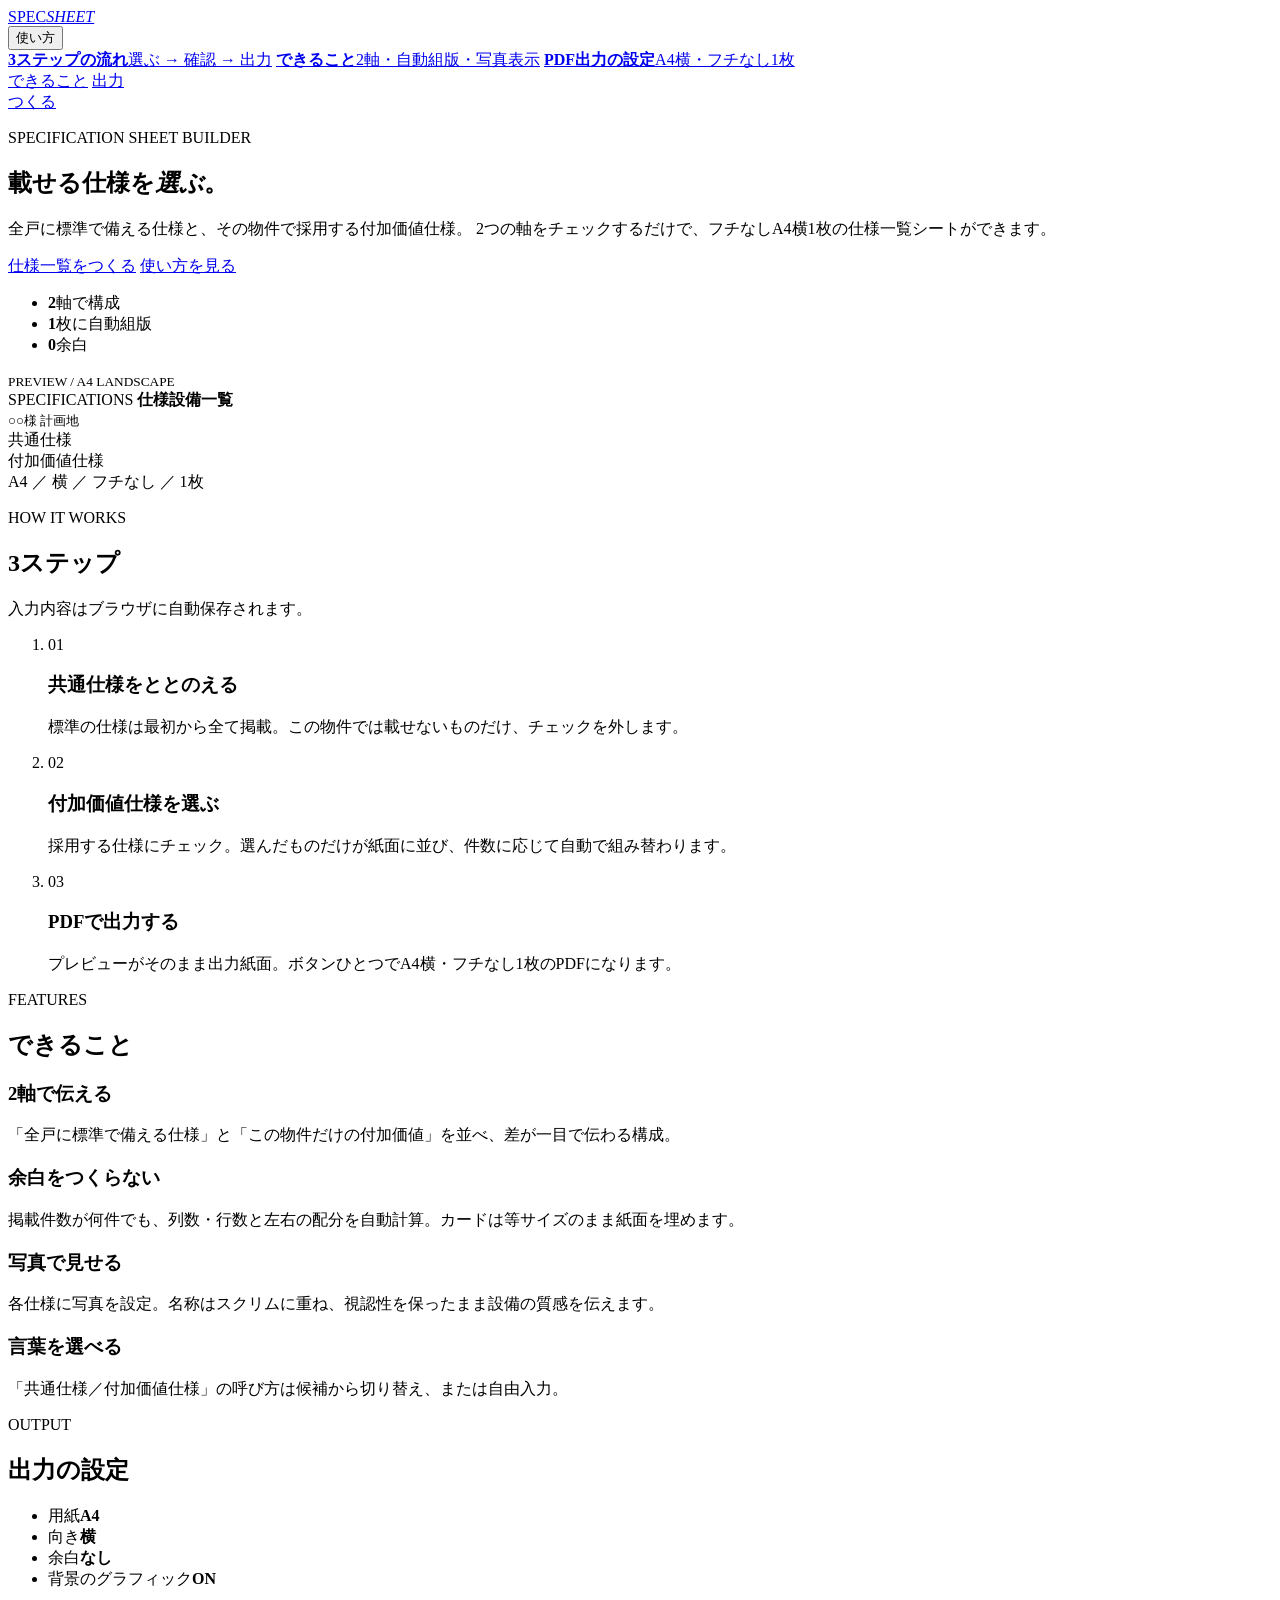
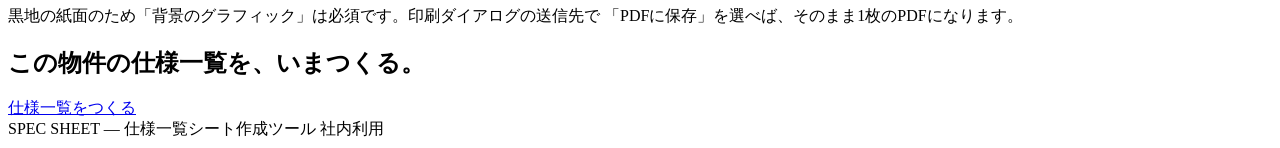
==== index.html @ bf0e21ad "Add files via upload" ====
<!DOCTYPE html>
<html lang="ja">
<head>
<meta charset="UTF-8">
<meta name="viewport" content="width=device-width, initial-scale=1">
<meta name="robots" content="noindex, nofollow">
<title>SPEC SHEET | 仕様一覧シート作成</title>
<link rel="stylesheet" href="tokens.css">
<link rel="stylesheet" href="start.css">
</head>
<body>

<!-- 背景ビジュアル（写真を入れる場合は start.css の --hero-image を差し替え） -->
<div class="bg" aria-hidden="true">
  <div class="bg__image"></div>
  <div class="bg__veil"></div>
  <div class="bg__grain"></div>
</div>

<!-- ============ 浮遊するガラスナビ ============ -->
<header class="nav" id="nav">
  <a class="nav__logo" href="index.html">
    <span class="nav__mark"></span>
    <span class="nav__wordmark">SPEC<i>SHEET</i></span>
  </a>

  <nav class="nav__items">
    <div class="nav__item nav__item--menu">
      <button class="nav__link" type="button" aria-haspopup="true">使い方 <i class="chev"></i></button>
      <div class="nav__menu">
        <a href="#flow"><b>3ステップの流れ</b><span>選ぶ → 確認 → 出力</span></a>
        <a href="#feature"><b>できること</b><span>2軸・自動組版・写真表示</span></a>
        <a href="#output"><b>PDF出力の設定</b><span>A4横・フチなし1枚</span></a>
      </div>
    </div>
    <a class="nav__link" href="#feature">できること</a>
    <a class="nav__link" href="#output">出力</a>
  </nav>

  <span class="nav__sep"></span>
  <a class="nav__cta" href="builder.html">つくる</a>
</header>

<!-- ============ ヒーロー ============ -->
<section class="hero">
  <div class="hero__text">
    <p class="hero__eyebrow">SPECIFICATION SHEET BUILDER</p>
    <h1 class="hero__title">
      載せる仕様を<em>選ぶ</em>。
    </h1>
    <p class="hero__lead">
      全戸に標準で備える仕様と、その物件で採用する付加価値仕様。
      2つの軸をチェックするだけで、フチなしA4横1枚の仕様一覧シートができます。
    </p>
    <div class="hero__actions">
      <a class="btn btn--primary" href="builder.html">仕様一覧をつくる</a>
      <a class="btn btn--glass" href="#flow">使い方を見る</a>
    </div>

    <ul class="hero__meta">
      <li><b>2</b><span>軸で構成</span></li>
      <li><b>1</b><span>枚に自動組版</span></li>
      <li><b>0</b><span>余白</span></li>
    </ul>
  </div>

  <!-- 出力イメージ（ガラスの額に載せる） -->
  <div class="hero__visual" aria-hidden="true">
    <div class="frame">
      <div class="frame__bar">
        <span class="dot"></span><span class="dot"></span><span class="dot"></span>
        <small>PREVIEW / A4 LANDSCAPE</small>
      </div>
      <div class="mock">
        <div class="mock__head">
          <div>
            <span class="mock__en">SPECIFICATIONS</span>
            <strong>仕様設備一覧</strong>
          </div>
          <small>○○様 計画地</small>
        </div>
        <div class="mock__body">
          <div class="mock__col">
            <div class="mock__label">共通仕様</div>
            <div class="mock__grid mock__grid--3"><i></i><i></i><i></i><i></i><i></i><i></i></div>
          </div>
          <div class="mock__col mock__col--sub">
            <div class="mock__label">付加価値仕様</div>
            <div class="mock__grid mock__grid--2"><i></i><i></i><i></i><i></i></div>
          </div>
        </div>
      </div>
    </div>
    <div class="hero__badge">A4 ／ 横 ／ フチなし ／ 1枚</div>
  </div>
</section>

<!-- ============ 使い方 ============ -->
<section class="section" id="flow">
  <p class="section__en">HOW IT WORKS</p>
  <h2 class="section__title">3ステップ</h2>
  <p class="section__lead">入力内容はブラウザに自動保存されます。</p>

  <ol class="steps">
    <li class="glass step">
      <span class="step__no">01</span>
      <h3>共通仕様をととのえる</h3>
      <p>標準の仕様は最初から全て掲載。この物件では載せないものだけ、チェックを外します。</p>
    </li>
    <li class="glass step">
      <span class="step__no">02</span>
      <h3>付加価値仕様を選ぶ</h3>
      <p>採用する仕様にチェック。選んだものだけが紙面に並び、件数に応じて自動で組み替わります。</p>
    </li>
    <li class="glass step">
      <span class="step__no">03</span>
      <h3>PDFで出力する</h3>
      <p>プレビューがそのまま出力紙面。ボタンひとつでA4横・フチなし1枚のPDFになります。</p>
    </li>
  </ol>
</section>

<!-- ============ できること ============ -->
<section class="section" id="feature">
  <p class="section__en">FEATURES</p>
  <h2 class="section__title">できること</h2>
  <div class="cards">
    <article class="glass fcard">
      <h3>2軸で伝える</h3>
      <p>「全戸に標準で備える仕様」と「この物件だけの付加価値」を並べ、差が一目で伝わる構成。</p>
    </article>
    <article class="glass fcard">
      <h3>余白をつくらない</h3>
      <p>掲載件数が何件でも、列数・行数と左右の配分を自動計算。カードは等サイズのまま紙面を埋めます。</p>
    </article>
    <article class="glass fcard">
      <h3>写真で見せる</h3>
      <p>各仕様に写真を設定。名称はスクリムに重ね、視認性を保ったまま設備の質感を伝えます。</p>
    </article>
    <article class="glass fcard">
      <h3>言葉を選べる</h3>
      <p>「共通仕様／付加価値仕様」の呼び方は候補から切り替え、または自由入力。</p>
    </article>
  </div>
</section>

<!-- ============ 出力 ============ -->
<section class="section" id="output">
  <p class="section__en">OUTPUT</p>
  <h2 class="section__title">出力の設定</h2>
  <div class="glass output">
    <ul class="output__list">
      <li><span>用紙</span><b>A4</b></li>
      <li><span>向き</span><b>横</b></li>
      <li><span>余白</span><b>なし</b></li>
      <li><span>背景のグラフィック</span><b>ON</b></li>
    </ul>
    <p class="output__note">
      黒地の紙面のため「背景のグラフィック」は必須です。印刷ダイアログの送信先で
      「PDFに保存」を選べば、そのまま1枚のPDFになります。
    </p>
  </div>
</section>

<!-- ============ 締め ============ -->
<section class="closing">
  <h2>この物件の仕様一覧を、いまつくる。</h2>
  <a class="btn btn--primary btn--lg" href="builder.html">仕様一覧をつくる</a>
</section>

<footer class="foot">
  <span>SPEC SHEET — 仕様一覧シート作成ツール</span>
  <span class="foot__note">社内利用</span>
</footer>

</body>
</html>
---- tokens.css ----
/* =============================================================
   デザイントークン（色・余白・書体）
   ★デザイン確定時は原則このファイルだけを差し替えます
   コンセプト: 黒基調 / 明朝の見出しで高級感 / 写真は面で見せる
   ============================================================= */
:root{
  /* ---- 紙面（出力）---- */
  --paper-w: 297mm;          /* A4 横 */
  --paper-h: 210mm;
  --paper-pad-x: 9mm;
  --paper-pad-y: 6mm;
  --cell-gap: 2.4mm;         /* カード間の間隔 */
  --card-radius: 1.4mm;

  /* ---- 紙面の色（黒基調）---- */
  --paper:     #0a0a0c;      /* 地 */
  --paper-2:   #121216;      /* 面（カード地・微妙な差） */
  --ink:       #ffffff;
  --ink-sub:   #9b9ba3;
  --line:      rgba(255,255,255,.16);
  --line-soft: rgba(255,255,255,.08);
  --gold:      #c9ab6d;      /* 唯一の彩り。使いすぎない */
  --accent-2:  #e0b877;      /* リード文の強調 */

  /* ---- 画面UI（ツール側も黒基調で揃える）---- */
  --ui-bg:     #08080a;
  --ui-panel:  #101014;
  --ui-panel-2:#17171d;
  --ui-line:   rgba(255,255,255,.10);
  --ui-text:   #e9e9ee;
  --ui-sub:    #8b8b95;
  --radius-ui: 8px;

  /* ---- スタートページ ---- */
  --site-bg:   #05060a;
  --site-bg-2: #0a0c12;
  --site-fg:   #ffffff;
  --site-fg-sub: rgba(255,255,255,.60);

  /* スタートページの彩り＝発光する青（黒地の右側から差す光）
     ★金基調に戻す場合はこの3つを #c9ab6d / #e8d6a8 / #6d5622 に差し替え */
  --glow-1: #2f7ce0;   /* 主（ボタン・罫のアクセント） */
  --glow-2: #8fccff;   /* ハイライト（欧文・数字） */
  --glow-3: #0b3f8f;   /* 影側 */
  --site-cta:  #2f7ce0;

  /* ---- 書体 ----
     見出し=明朝（高級感） / 仕様名=ゴシック（視認性） */
  --font-display: "Yu Mincho", "YuMincho", "Hiragino Mincho ProN", "Georgia", "Times New Roman", serif;
  --font-ui: "Yu Gothic UI", "Yu Gothic", "Meiryo", "Hiragino Kaku Gothic ProN", sans-serif;
  --font-name: "Yu Gothic", "Meiryo", "Hiragino Kaku Gothic ProN", sans-serif;
}
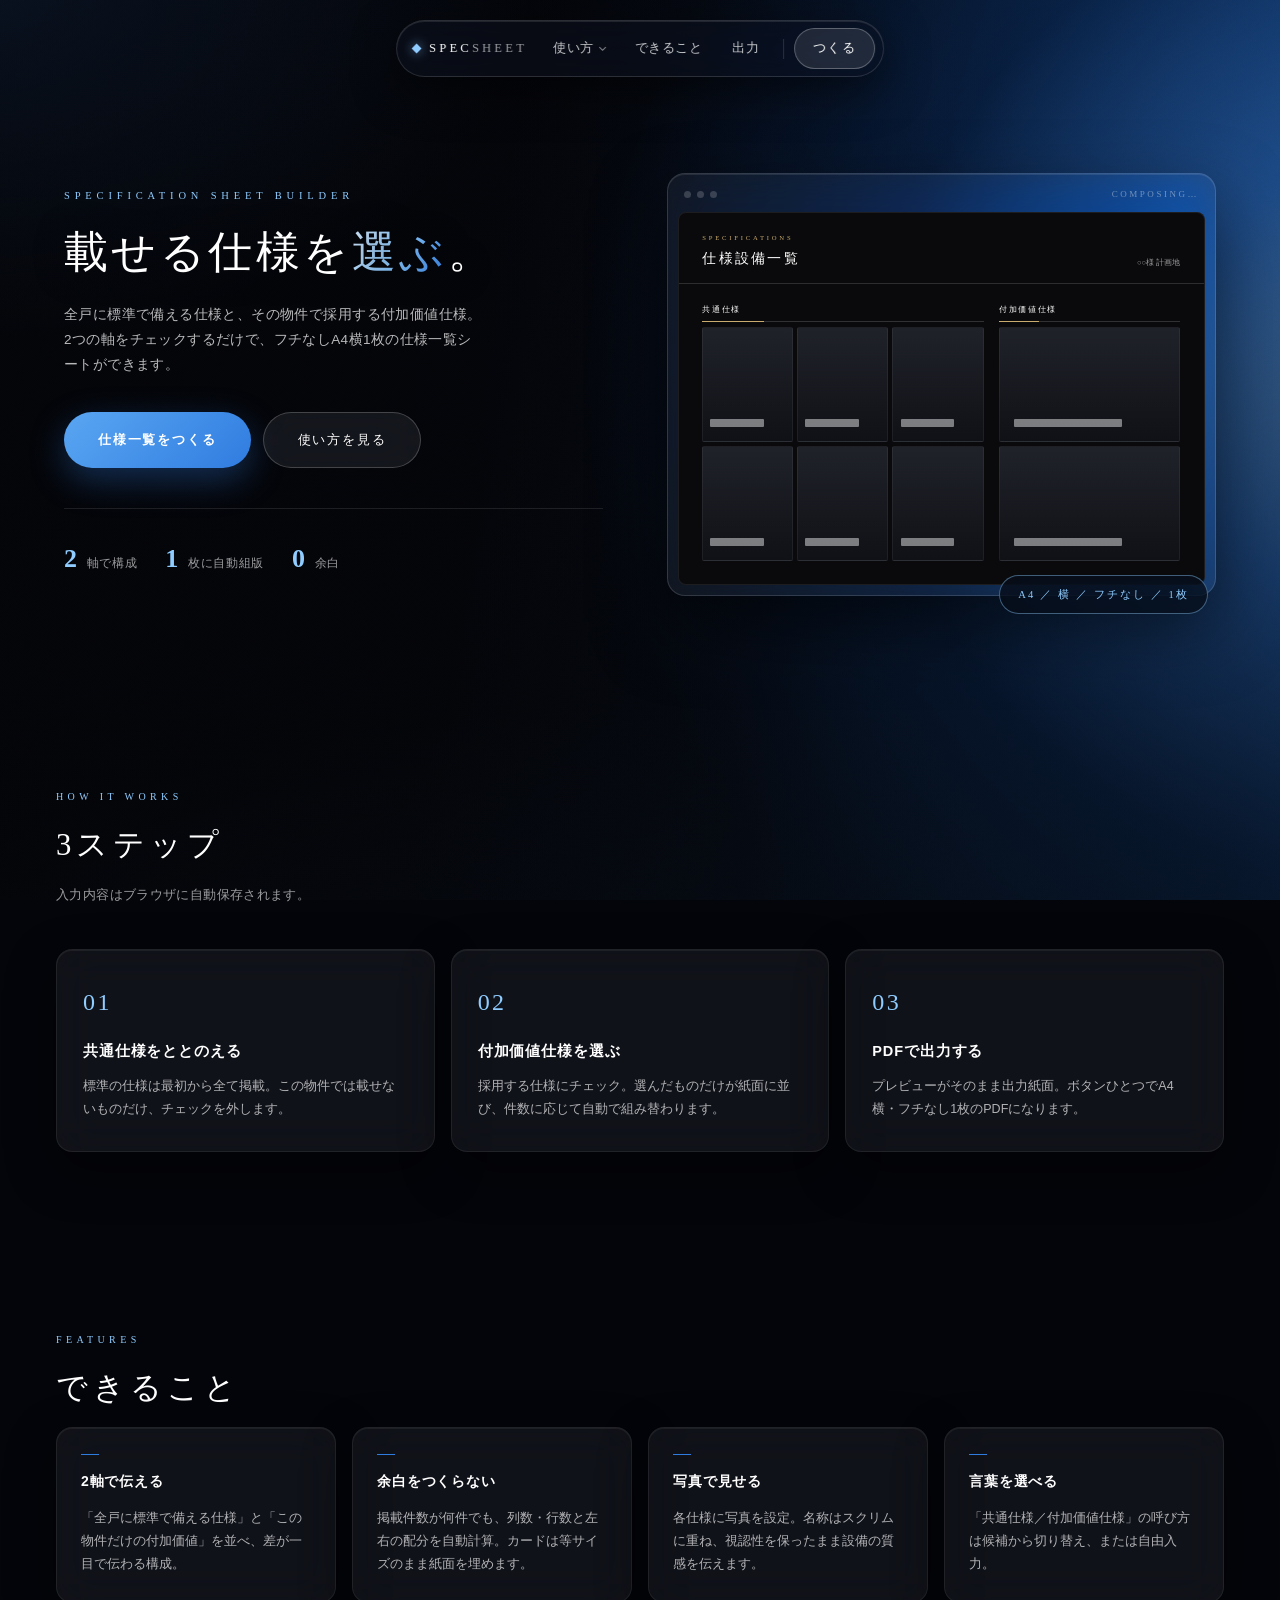
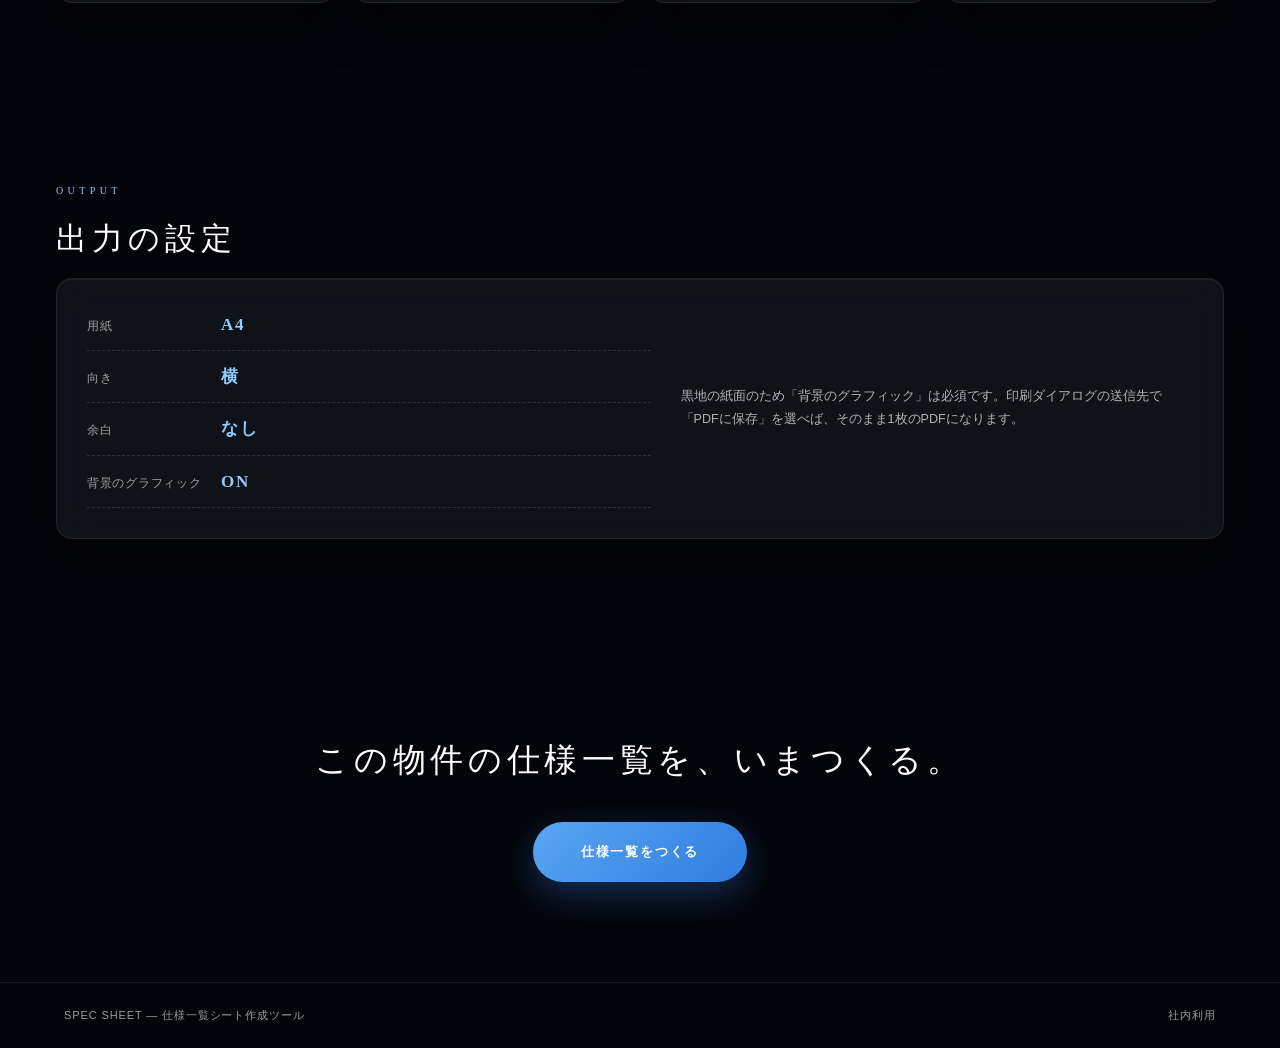
==== commit 859d44ca: "Add files via upload" ====
--- a/index.html
+++ b/index.html
@@ -65,11 +65,11 @@
   </div>
 
   <!-- 出力イメージ（ガラスの額に載せる） -->
-  <div class="hero__visual" aria-hidden="true">
+  <div class="hero__visual" id="hero-visual" aria-hidden="true">
     <div class="frame">
       <div class="frame__bar">
         <span class="dot"></span><span class="dot"></span><span class="dot"></span>
-        <small>PREVIEW / A4 LANDSCAPE</small>
+        <small id="mock-bar">PREVIEW / A4 LANDSCAPE</small>
       </div>
       <div class="mock">
         <div class="mock__head">
@@ -82,11 +82,11 @@
         <div class="mock__body">
           <div class="mock__col">
             <div class="mock__label">共通仕様</div>
-            <div class="mock__grid mock__grid--3"><i></i><i></i><i></i><i></i><i></i><i></i></div>
+            <div class="mock__grid mock__grid--3" id="mock-common"><i></i><i></i><i></i><i></i><i></i><i></i></div>
           </div>
           <div class="mock__col mock__col--sub">
             <div class="mock__label">付加価値仕様</div>
-            <div class="mock__grid mock__grid--2"><i></i><i></i><i></i><i></i></div>
+            <div class="mock__grid mock__grid--2" id="mock-premium"><i></i><i></i><i></i><i></i></div>
           </div>
         </div>
       </div>
@@ -173,5 +173,6 @@
   <span class="foot__note">社内利用</span>
 </footer>
 
+<script src="start.js"></script>
 </body>
 </html>
--- a/start.css
+++ b/start.css
@@ -0,0 +1,394 @@
+/* =============================================================
+   index.html（スタートページ）
+   コンセプト: 黒基調 × 透け感（ガラス）× 明朝の見出し
+     - 背景はフルブリードのビジュアル（写真差し替え可）
+     - 上部中央に浮遊するピル型のガラスナビ
+     - 各パネルは .glass（半透明 + backdrop-filter）
+   彩りは tokens.css の --glow-1/2/3（発光する青）
+   ============================================================= */
+
+:root{
+  /* ★写真を使う場合はここを url("images/hero.jpg") に差し替え
+     （none のときは下の CSS グラデーションが背景になります） */
+  --hero-image: none;
+
+  /* ガラスの調合 */
+  --glass-bg:     rgba(255,255,255,.055);
+  --glass-bg-2:   rgba(14,18,28,.55);
+  --glass-line:   rgba(255,255,255,.14);
+  --glass-line-2: rgba(255,255,255,.07);
+  --glass-blur:   blur(20px) saturate(160%);
+  --glass-shadow: 0 18px 50px rgba(0,0,0,.45);
+}
+
+*{ box-sizing: border-box; }
+html{ scroll-behavior: smooth; }
+body{
+  margin: 0; padding-top: 96px;
+  font-family: var(--font-ui);
+  color: var(--site-fg);
+  background: #04050a;
+  line-height: 1.85;
+  -webkit-font-smoothing: antialiased;
+}
+a{ color: inherit; }
+
+/* ---------------- 背景ビジュアル ---------------- */
+.bg{ position: fixed; inset: 0; z-index: -1; overflow: hidden; }
+.bg__image{
+  position: absolute; inset: -10%;
+  background-image: var(--hero-image);
+  background-size: cover; background-position: center;
+  background-color: #04050a;
+  box-shadow: inset 0 0 300px rgba(0,0,0,.8);
+}
+/* 写真がないときの「空気」: 右から差す青い光の層 */
+.bg__image::after{
+  content: ""; position: absolute; inset: 0;
+  background:
+    radial-gradient(80% 100% at 104% 44%,
+      var(--glow-2) 0%, var(--glow-1) 24%, rgba(11,63,143,.44) 48%, transparent 72%),
+    radial-gradient(60% 55% at 6% 6%, rgba(47,124,224,.16), transparent 62%),
+    radial-gradient(90% 60% at 50% 112%, rgba(47,124,224,.14), transparent 64%),
+    linear-gradient(98deg, #04050a 0%, #04050b 40%, #060e1c 58%, #0a2547 74%, #103a6b 88%, #1a63b8 100%);
+}
+.bg__veil{
+  position: absolute; inset: 0;
+  background: linear-gradient(180deg, rgba(3,4,7,.34), rgba(3,4,7,.72));
+}
+/* 微細なノイズ（質感） */
+.bg__grain{
+  position: absolute; inset: 0; opacity: .05; mix-blend-mode: overlay;
+  background-image: url("data:image/svg+xml,%3Csvg xmlns='http://www.w3.org/2000/svg' width='160' height='160'%3E%3Cfilter id='n'%3E%3CfeTurbulence type='fractalNoise' baseFrequency='.85' numOctaves='3'/%3E%3C/filter%3E%3Crect width='160' height='160' filter='url(%23n)'/%3E%3C/svg%3E");
+}
+
+/* ---------------- ガラスの共通クラス ---------------- */
+.glass{
+  background: var(--glass-bg);
+  border: 1px solid var(--glass-line-2);
+  backdrop-filter: var(--glass-blur);
+  -webkit-backdrop-filter: var(--glass-blur);
+  box-shadow: var(--glass-shadow), inset 0 1px 0 rgba(255,255,255,.06);
+}
+
+/* ---------------- 浮遊するピル型ナビ ---------------- */
+.nav{
+  position: fixed; top: 20px; left: 50%; transform: translateX(-50%);
+  z-index: 100;
+  display: flex; align-items: center; gap: 6px;
+  padding: 7px 8px 7px 16px;
+  border-radius: 999px;
+  background: var(--glass-bg-2);
+  border: 1px solid var(--glass-line);
+  backdrop-filter: var(--glass-blur);
+  -webkit-backdrop-filter: var(--glass-blur);
+  box-shadow: 0 14px 44px rgba(0,0,0,.5), inset 0 1px 0 rgba(255,255,255,.1);
+}
+.nav__logo{ display: flex; align-items: center; gap: 9px; text-decoration: none; margin-right: 6px; }
+.nav__mark{
+  width: 7px; height: 7px; background: var(--glow-2); transform: rotate(45deg);
+  box-shadow: 0 0 12px rgba(143,204,255,.75);
+}
+.nav__wordmark{
+  font-family: var(--font-display); font-size: 12.5px; letter-spacing: .26em; white-space: nowrap;
+}
+.nav__wordmark i{ font-style: normal; color: var(--site-fg-sub); }
+
+.nav__items{ display: flex; align-items: center; gap: 2px; }
+.nav__item{ position: relative; }
+.nav__link{
+  display: inline-flex; align-items: center; gap: 6px;
+  padding: 8px 14px; border-radius: 999px;
+  font: inherit; font-size: 12.5px; letter-spacing: .04em;
+  color: rgba(255,255,255,.78); text-decoration: none;
+  background: none; border: 0; cursor: pointer; white-space: nowrap;
+  transition: background .18s ease, color .18s ease;
+}
+.nav__link:hover{ color: #fff; background: rgba(255,255,255,.08); }
+.chev{
+  width: 5px; height: 5px; margin-top: -3px;
+  border-right: 1.2px solid currentColor; border-bottom: 1.2px solid currentColor;
+  transform: rotate(45deg); opacity: .65;
+}
+.nav__sep{ width: 1px; height: 20px; margin: 0 4px; background: var(--glass-line); }
+.nav__cta{
+  padding: 8px 18px; border-radius: 999px;
+  font-size: 12.5px; letter-spacing: .1em; text-decoration: none; white-space: nowrap;
+  color: #fff;
+  background: rgba(255,255,255,.1);
+  border: 1px solid rgba(255,255,255,.28);
+  transition: background .18s ease, border-color .18s ease;
+}
+.nav__cta:hover{ background: rgba(47,124,224,.3); border-color: rgba(143,204,255,.7); color: #fff; }
+
+/* ドロップダウン */
+.nav__menu{
+  position: absolute; top: calc(100% + 12px); left: 50%; transform: translateX(-50%) translateY(-6px);
+  width: 260px; padding: 8px; border-radius: 16px;
+  background: rgba(12,16,26,.74);
+  border: 1px solid var(--glass-line);
+  backdrop-filter: var(--glass-blur);
+  -webkit-backdrop-filter: var(--glass-blur);
+  box-shadow: 0 20px 50px rgba(0,0,0,.55), inset 0 1px 0 rgba(255,255,255,.08);
+  opacity: 0; visibility: hidden; pointer-events: none;
+  transition: opacity .2s ease, transform .2s ease, visibility .2s;
+}
+.nav__item--menu:hover .nav__menu,
+.nav__item--menu:focus-within .nav__menu{
+  opacity: 1; visibility: visible; pointer-events: auto; transform: translateX(-50%) translateY(0);
+}
+.nav__menu a{
+  display: block; padding: 9px 12px; border-radius: 10px; text-decoration: none;
+}
+.nav__menu a:hover{ background: rgba(255,255,255,.07); }
+.nav__menu b{ display: block; font-size: 12.5px; font-weight: bold; letter-spacing: .04em; }
+.nav__menu span{ display: block; font-size: 11px; color: var(--site-fg-sub); line-height: 1.5; }
+
+/* ---------------- ボタン ---------------- */
+.btn{
+  display: inline-flex; align-items: center; justify-content: center;
+  padding: 15px 34px; border-radius: 999px;
+  font-size: 13px; letter-spacing: .14em; text-decoration: none;
+  transition: filter .2s ease, background .2s ease, border-color .2s ease;
+}
+.btn--primary{
+  color: #fff; font-weight: bold;
+  background: linear-gradient(135deg, #5aa6f2, var(--glow-1));
+  box-shadow: 0 12px 34px rgba(47,124,224,.34);
+}
+.btn--primary:hover{ filter: brightness(1.1); }
+.btn--glass{
+  color: #fff;
+  background: rgba(255,255,255,.07);
+  border: 1px solid rgba(255,255,255,.2);
+  backdrop-filter: var(--glass-blur);
+  -webkit-backdrop-filter: var(--glass-blur);
+}
+.btn--glass:hover{ background: rgba(255,255,255,.13); border-color: rgba(255,255,255,.4); }
+.btn--lg{ padding: 18px 48px; }
+
+/* ---------------- ヒーロー ---------------- */
+.hero{
+  display: grid; grid-template-columns: 1fr 1.02fr; gap: clamp(28px, 5vw, 72px);
+  align-items: center;
+  padding: clamp(40px, 6vw, 84px) clamp(20px, 5vw, 72px) clamp(56px, 8vw, 104px);
+  max-width: 1440px; margin: 0 auto;
+}
+.hero__eyebrow{
+  margin: 0 0 18px; font-family: var(--font-display);
+  font-size: 10.5px; letter-spacing: .46em; color: var(--glow-2);
+}
+.hero__title{
+  margin: 0 0 22px; font-family: var(--font-display); font-weight: normal;
+  font-size: clamp(28px, 3.4vw, 50px); line-height: 1.34; letter-spacing: .08em;
+  text-shadow: 0 2px 30px rgba(0,0,0,.5);
+}
+.hero__title em{
+  font-style: normal;
+  background: linear-gradient(120deg, #d8ecff, var(--glow-2) 45%, var(--glow-1));
+  -webkit-background-clip: text; background-clip: text; color: transparent;
+}
+.hero__lead{
+  margin: 0 0 34px; max-width: 31em;
+  font-size: 13.5px; letter-spacing: .03em; color: rgba(255,255,255,.72);
+}
+.hero__actions{ display: flex; gap: 12px; flex-wrap: wrap; }
+
+.hero__meta{
+  list-style: none; display: flex; gap: 28px; margin: 40px 0 0; padding: 26px 0 0;
+  border-top: 1px solid rgba(255,255,255,.1);
+}
+.hero__meta li{ display: flex; align-items: baseline; gap: 8px; }
+.hero__meta b{ font-family: var(--font-display); font-size: 26px; color: var(--glow-2); letter-spacing: .06em; }
+.hero__meta span{ font-size: 11.5px; color: var(--site-fg-sub); letter-spacing: .06em; }
+
+/* 出力イメージ（ガラスの額） */
+.hero__visual{ position: relative; }
+.frame{
+  padding: 10px; border-radius: 18px;
+  background: var(--glass-bg);
+  border: 1px solid var(--glass-line);
+  backdrop-filter: var(--glass-blur);
+  -webkit-backdrop-filter: var(--glass-blur);
+  box-shadow: 0 30px 70px rgba(0,0,0,.55), inset 0 1px 0 rgba(255,255,255,.09);
+}
+.frame__bar{ display: flex; align-items: center; gap: 6px; padding: 2px 6px 10px; }
+.frame__bar .dot{ width: 7px; height: 7px; border-radius: 50%; background: rgba(255,255,255,.18); }
+.frame__bar small{
+  margin-left: auto; font-family: var(--font-display);
+  font-size: 9px; letter-spacing: .28em; color: rgba(255,255,255,.4);
+}
+
+/* 紙面モック（実際の出力＝黒地＋金 をCSSで再現。ここは金のまま） */
+.mock{
+  aspect-ratio: 297 / 210;
+  background: var(--paper); color: #fff;
+  border: 1px solid rgba(255,255,255,.08); border-radius: 8px;
+  display: flex; flex-direction: column; overflow: hidden;
+}
+.mock__head{
+  display: flex; align-items: flex-end; gap: 10px;
+  padding: 3.6% 4.5% 2.4%; border-bottom: 1px solid rgba(255,255,255,.14);
+}
+.mock__en{
+  display: block; font-family: var(--font-display);
+  font-size: clamp(5px, .52vw, 8px); letter-spacing: .42em; color: var(--gold);
+}
+.mock__head strong{
+  display: block; font-family: var(--font-display); font-weight: normal;
+  font-size: clamp(10px, 1.1vw, 17px); letter-spacing: .16em;
+}
+.mock__head small{ margin-left: auto; font-size: clamp(6px, .6vw, 9px); color: var(--site-fg-sub); }
+.mock__body{ flex: 1; display: flex; gap: 3.2%; padding: 3.4% 4.5% 4.5%; min-height: 0; }
+.mock__col{ flex: 1.55; display: flex; flex-direction: column; gap: 5px; min-height: 0; }
+.mock__col--sub{ flex: 1; }
+.mock__label{
+  position: relative; font-family: var(--font-display);
+  font-size: clamp(6px, .66vw, 10px); letter-spacing: .2em;
+  padding-bottom: 3px; border-bottom: 1px solid rgba(255,255,255,.16);
+}
+.mock__label::after{
+  content: ""; position: absolute; left: 0; bottom: -1px; width: 22%; height: 1px; background: var(--gold);
+}
+.mock__grid{ flex: 1; display: grid; gap: 4px; min-height: 0; }
+.mock__grid--3{ grid-template-columns: repeat(3, 1fr); }
+.mock__grid--2{ grid-template-columns: repeat(2, 1fr); }
+.mock__grid i{
+  position: relative; border-radius: 2px;
+  background: linear-gradient(180deg, #20222a, #101116);
+  border: 1px solid rgba(255,255,255,.06);
+}
+.mock__grid i::after{   /* 名称スクリムの気配 */
+  content: ""; position: absolute; left: 8%; right: 32%; bottom: 12%;
+  height: 7%; min-height: 2px; border-radius: 1px; background: rgba(255,255,255,.45);
+}
+
+/* ---------------- 自動組版の演出（start.js） ----------------
+   .is-anim は start.js が付ける。付いていなければ
+   HTMLに書いてあるカードがそのまま静止して見えるだけ */
+.mock__grid.is-anim i{
+  opacity: 0;
+  transform: translateY(6%) scale(.965);
+  transition: opacity .5s ease, transform .5s cubic-bezier(.2,.8,.24,1);
+}
+.mock__grid.is-anim i.is-in{
+  opacity: 1;
+  transform: none;
+}
+.mock__grid.is-anim i.is-out{
+  opacity: 0;
+  transform: translateY(-3%) scale(.99);
+  transition: opacity .38s ease, transform .38s ease;
+}
+/* 着地した瞬間に一瞬光るチェック */
+.mock__tick{
+  position: absolute; right: 6%; top: 5%;
+  font: bold 10px/1 var(--font-ui);
+  color: #dcefff;
+  text-shadow: 0 0 8px rgba(143,204,255,1), 0 0 18px rgba(47,124,224,.8);
+  opacity: 0;
+}
+.mock__grid.is-anim i.is-in .mock__tick{
+  animation: mock-tick 1.5s ease forwards;
+}
+.mock__grid.is-anim i.is-out .mock__tick{ animation: none; opacity: 0; }
+@keyframes mock-tick{
+  0%   { opacity: 0; transform: scale(.5); }
+  16%  { opacity: 1; transform: scale(1.3); }
+  28%  { opacity: 1; transform: scale(1); }
+  70%  { opacity: 1; transform: scale(1); }
+  100% { opacity: 0; transform: scale(1); }
+}
+/* 額縁のラベル（COMPOSING… ↔ 件数）が揺れないように */
+.frame__bar small{ white-space: nowrap; }
+
+@media (prefers-reduced-motion: reduce){
+  .mock__grid.is-anim i{ opacity: 1; transform: none; transition: none; }
+  .mock__tick{ display: none; }
+}
+
+.hero__badge{
+  position: absolute; right: 8px; bottom: -18px;
+  padding: 9px 18px; border-radius: 999px;
+  font-family: var(--font-display); font-size: 10.5px; letter-spacing: .2em;
+  color: var(--glow-2);
+  background: rgba(8,12,20,.7);
+  border: 1px solid rgba(143,204,255,.42);
+  backdrop-filter: var(--glass-blur);
+  -webkit-backdrop-filter: var(--glass-blur);
+}
+
+/* ---------------- セクション ---------------- */
+.section{
+  max-width: 1280px; margin: 0 auto;
+  padding: clamp(48px, 7vw, 96px) clamp(20px, 5vw, 56px);
+}
+.section__en{
+  margin: 0 0 10px; font-family: var(--font-display);
+  font-size: 10px; letter-spacing: .44em; color: var(--glow-2);
+}
+.section__title{
+  margin: 0 0 10px; font-family: var(--font-display); font-weight: normal;
+  font-size: clamp(21px, 2.4vw, 32px); letter-spacing: .16em;
+}
+.section__lead{ margin: 0 0 42px; font-size: 12.5px; color: var(--site-fg-sub); letter-spacing: .03em; }
+
+/* 使い方 */
+.steps{ list-style: none; margin: 0; padding: 0; display: grid; gap: 16px; grid-template-columns: repeat(3, 1fr); }
+.step{ padding: 30px 26px; border-radius: 16px; }
+.step__no{
+  display: block; margin-bottom: 14px;
+  font-family: var(--font-display); font-size: 24px; letter-spacing: .1em; color: var(--glow-2);
+}
+.step h3{ margin: 0 0 10px; font-size: 14.5px; letter-spacing: .06em; }
+.step p{ margin: 0; font-size: 12.5px; color: rgba(255,255,255,.68); }
+
+/* できること */
+.cards{ display: grid; gap: 16px; grid-template-columns: repeat(4, 1fr); }
+.fcard{ padding: 26px 24px; border-radius: 16px; }
+.fcard h3{ margin: 0 0 12px; font-size: 14px; letter-spacing: .06em; }
+.fcard h3::before{
+  content: ""; display: block; width: 18px; height: 1px; margin-bottom: 14px; background: var(--glow-1);
+}
+.fcard p{ margin: 0; font-size: 12.5px; color: rgba(255,255,255,.68); }
+
+/* 出力 */
+.output{ padding: 30px; border-radius: 16px; display: grid; grid-template-columns: 1.1fr 1fr; gap: 30px; align-items: center; }
+.output__list{ list-style: none; margin: 0; padding: 0; display: grid; gap: 10px; }
+.output__list li{
+  display: flex; align-items: baseline; gap: 14px;
+  padding-bottom: 10px; border-bottom: 1px dashed rgba(255,255,255,.12);
+}
+.output__list span{ font-size: 12px; color: var(--site-fg-sub); min-width: 10em; letter-spacing: .06em; }
+.output__list b{ font-family: var(--font-display); font-size: 17px; letter-spacing: .1em; color: var(--glow-2); }
+.output__note{ margin: 0; font-size: 12.5px; color: rgba(255,255,255,.68); }
+
+/* 締め */
+.closing{ padding: clamp(56px, 8vw, 100px) 24px; text-align: center; }
+.closing h2{
+  margin: 0 0 32px; font-family: var(--font-display); font-weight: normal;
+  font-size: clamp(20px, 2.6vw, 34px); letter-spacing: .14em;
+}
+
+.foot{
+  display: flex; gap: 16px; align-items: center;
+  padding: 22px clamp(20px, 5vw, 72px);
+  font-size: 11px; letter-spacing: .08em; color: var(--site-fg-sub);
+  border-top: 1px solid rgba(255,255,255,.08);
+}
+.foot__note{ margin-left: auto; }
+
+/* ---------------- レスポンシブ ---------------- */
+@media (max-width: 980px){
+  .hero{ grid-template-columns: 1fr; }
+  .hero__visual{ order: -1; }
+  .steps, .cards{ grid-template-columns: 1fr 1fr; }
+  .output{ grid-template-columns: 1fr; }
+}
+@media (max-width: 620px){
+  body{ padding-top: 84px; }
+  .steps, .cards{ grid-template-columns: 1fr; }
+  .nav{ gap: 2px; padding: 6px 6px 6px 12px; }
+  .nav__items{ display: none; }
+  .hero__meta{ gap: 18px; flex-wrap: wrap; }
+}
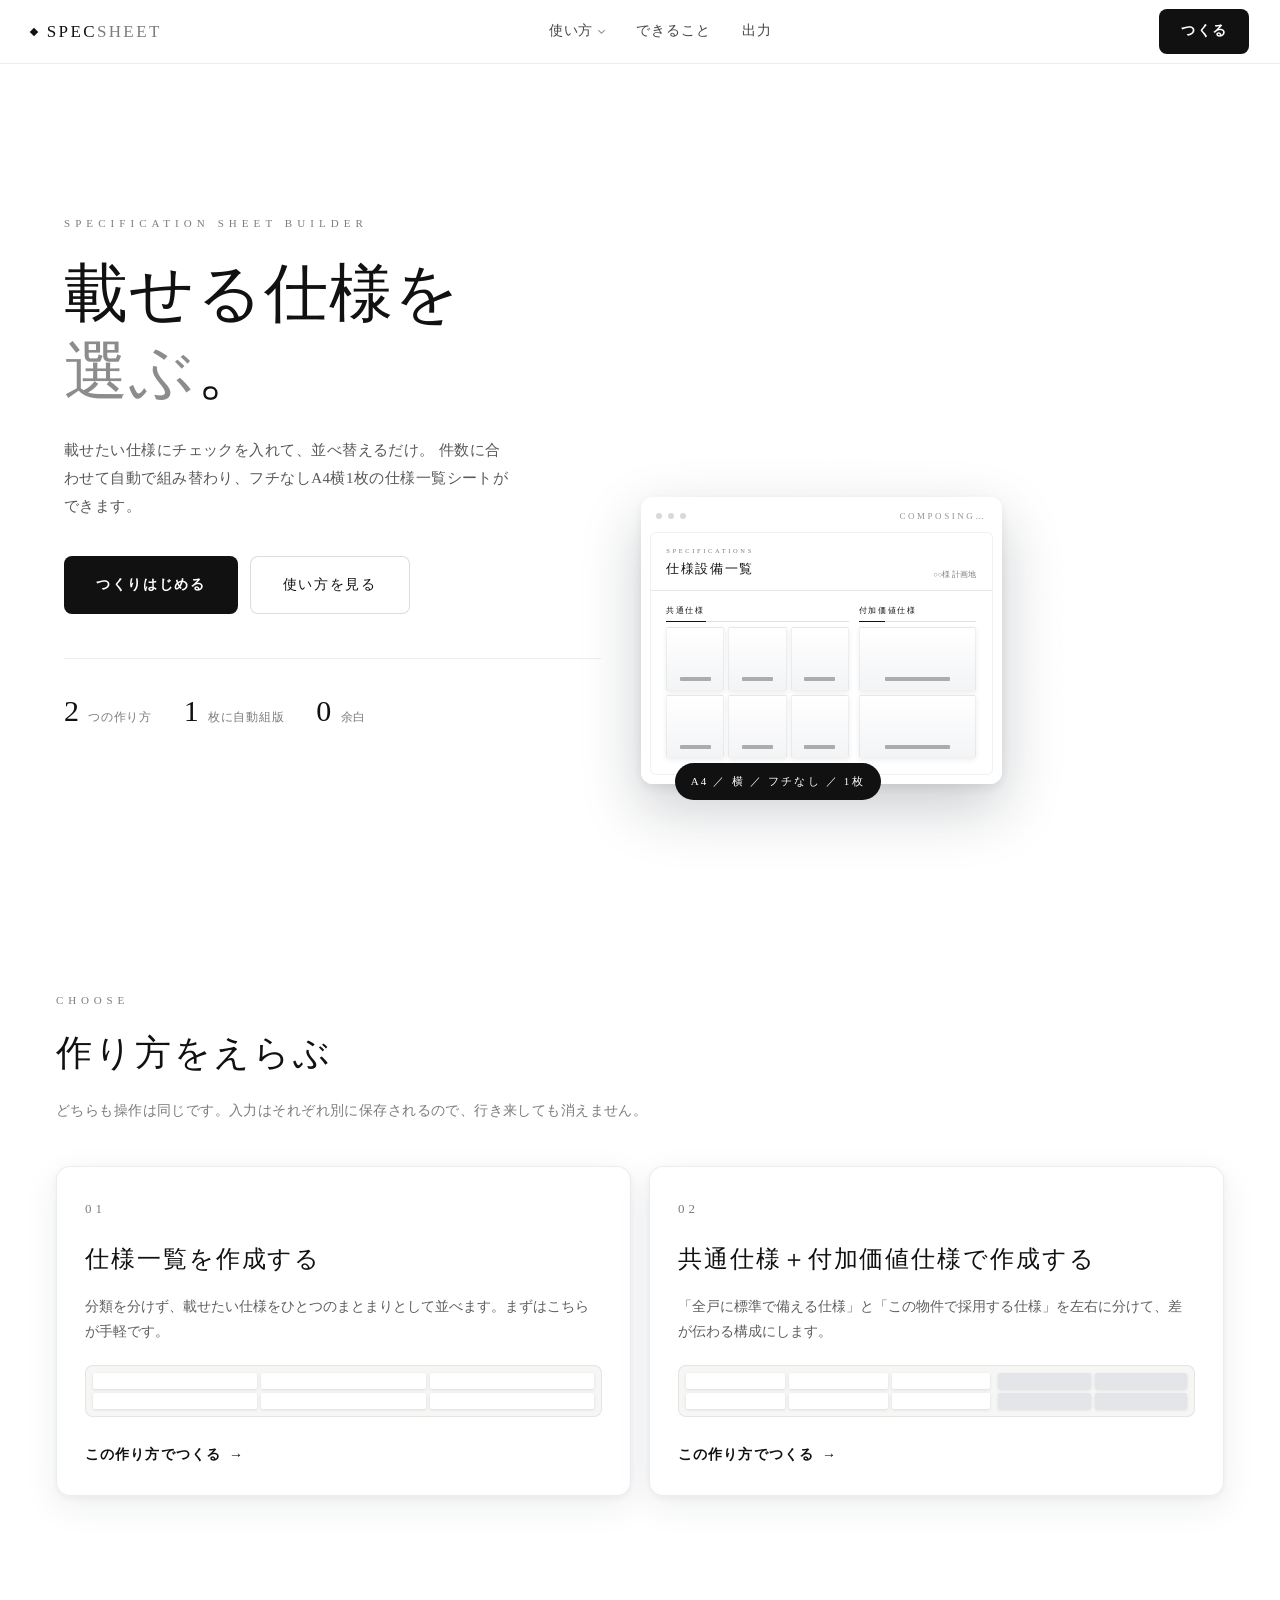
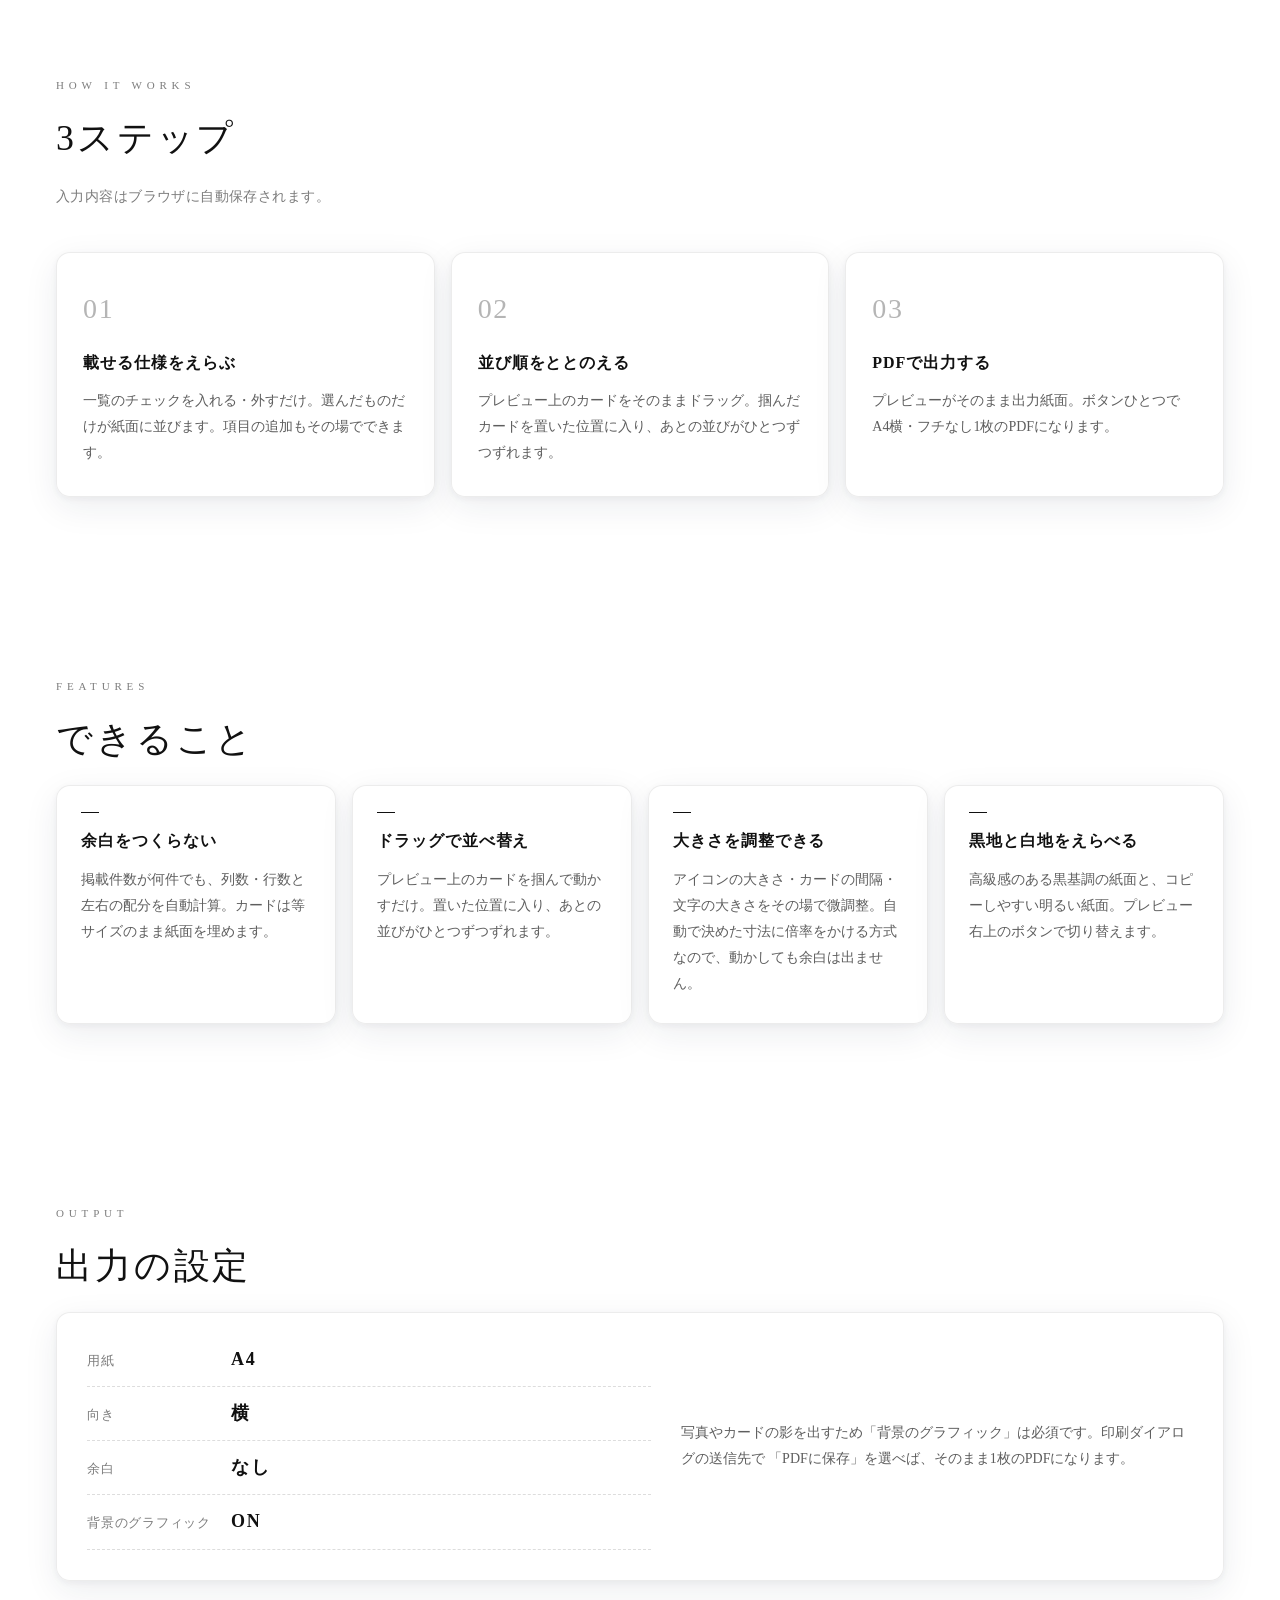
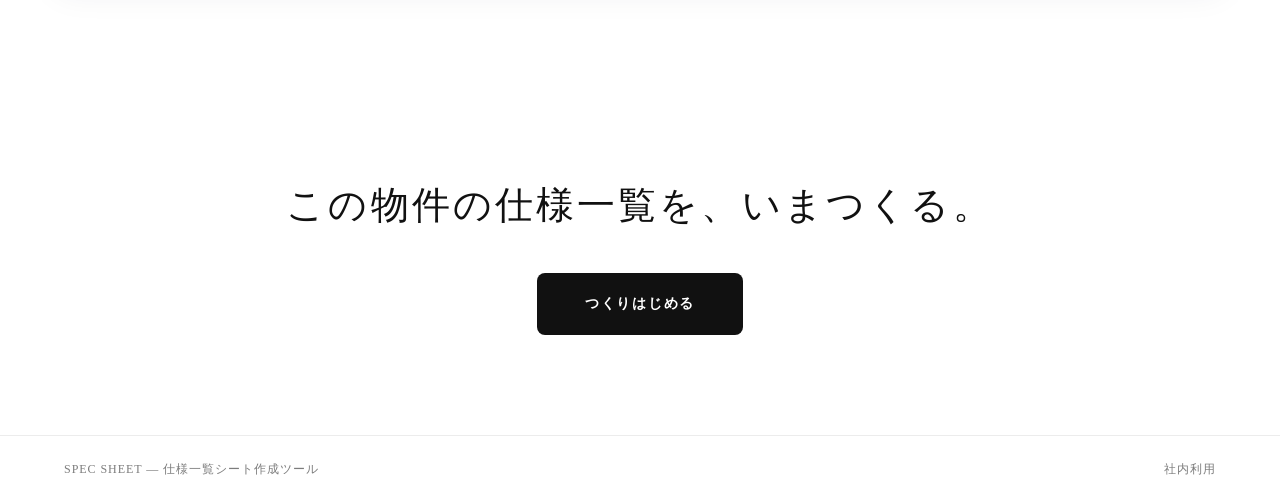
==== commit ff5b81bb: "Add files via upload" ====
--- a/index.html
+++ b/index.html
@@ -10,14 +10,7 @@
 </head>
 <body>
 
-<!-- 背景ビジュアル（写真を入れる場合は start.css の --hero-image を差し替え） -->
-<div class="bg" aria-hidden="true">
-  <div class="bg__image"></div>
-  <div class="bg__veil"></div>
-  <div class="bg__grain"></div>
-</div>
-
-<!-- ============ 浮遊するガラスナビ ============ -->
+<!-- ============ ナビ ============ -->
 <header class="nav" id="nav">
   <a class="nav__logo" href="index.html">
     <span class="nav__mark"></span>
@@ -28,8 +21,9 @@
     <div class="nav__item nav__item--menu">
       <button class="nav__link" type="button" aria-haspopup="true">使い方 <i class="chev"></i></button>
       <div class="nav__menu">
-        <a href="#flow"><b>3ステップの流れ</b><span>選ぶ → 確認 → 出力</span></a>
-        <a href="#feature"><b>できること</b><span>2軸・自動組版・写真表示</span></a>
+        <a href="#choose"><b>2つの作り方</b><span>仕様一覧 / 共通＋付加価値</span></a>
+        <a href="#flow"><b>3ステップの流れ</b><span>選ぶ → 並べる → 出力</span></a>
+        <a href="#feature"><b>できること</b><span>自動組版・並べ替え・出力テーマ</span></a>
         <a href="#output"><b>PDF出力の設定</b><span>A4横・フチなし1枚</span></a>
       </div>
     </div>
@@ -38,7 +32,7 @@
   </nav>
 
   <span class="nav__sep"></span>
-  <a class="nav__cta" href="builder.html">つくる</a>
+  <a class="nav__cta" href="#choose">つくる</a>
 </header>
 
 <!-- ============ ヒーロー ============ -->
@@ -46,26 +40,28 @@
   <div class="hero__text">
     <p class="hero__eyebrow">SPECIFICATION SHEET BUILDER</p>
     <h1 class="hero__title">
-      載せる仕様を<em>選ぶ</em>。
+      載せる仕様を<span class="nb"><em>選ぶ</em>。</span>
     </h1>
     <p class="hero__lead">
-      全戸に標準で備える仕様と、その物件で採用する付加価値仕様。
-      2つの軸をチェックするだけで、フチなしA4横1枚の仕様一覧シートができます。
+      載せたい仕様にチェックを入れて、並べ替えるだけ。
+      件数に合わせて自動で組み替わり、フチなしA4横1枚の仕様一覧シートができます。
     </p>
     <div class="hero__actions">
-      <a class="btn btn--primary" href="builder.html">仕様一覧をつくる</a>
+      <a class="btn btn--primary" href="#choose">つくりはじめる</a>
       <a class="btn btn--glass" href="#flow">使い方を見る</a>
     </div>
 
     <ul class="hero__meta">
-      <li><b>2</b><span>軸で構成</span></li>
+      <li><b>2</b><span>つの作り方</span></li>
       <li><b>1</b><span>枚に自動組版</span></li>
       <li><b>0</b><span>余白</span></li>
     </ul>
   </div>
 
-  <!-- 出力イメージ（ガラスの額に載せる） -->
+  <!-- 写真（下に向かって白に溶ける）＋ 出力イメージ
+       ★写真を差し替えるときは images/photo/building.jpg を置き換える -->
   <div class="hero__visual" id="hero-visual" aria-hidden="true">
+    <div class="hero__photo" style="--hero-photo: url('images/photo/building.jpg')"></div>
     <div class="frame">
       <div class="frame__bar">
         <span class="dot"></span><span class="dot"></span><span class="dot"></span>
@@ -95,6 +91,38 @@
   </div>
 </section>
 
+<!-- ============ 2つの入口 ============ -->
+<section class="section" id="choose">
+  <p class="section__en">CHOOSE</p>
+  <h2 class="section__title">作り方をえらぶ</h2>
+  <p class="section__lead">
+    どちらも操作は同じです。入力はそれぞれ別に保存されるので、行き来しても消えません。
+  </p>
+
+  <div class="paths">
+    <a class="glass path" href="builder.html?mode=single">
+      <span class="path__no">01</span>
+      <h3>仕様一覧を作成する</h3>
+      <p>分類を分けず、載せたい仕様をひとつのまとまりとして並べます。まずはこちらが手軽です。</p>
+      <div class="path__mock" aria-hidden="true">
+        <div><i></i><i></i><i></i><i></i><i></i><i></i></div>
+      </div>
+      <span class="path__go">この作り方でつくる</span>
+    </a>
+
+    <a class="glass path" href="builder.html?mode=dual">
+      <span class="path__no">02</span>
+      <h3>共通仕様＋付加価値仕様で作成する</h3>
+      <p>「全戸に標準で備える仕様」と「この物件で採用する仕様」を左右に分けて、差が伝わる構成にします。</p>
+      <div class="path__mock" aria-hidden="true">
+        <div><i></i><i></i><i></i><i></i><i></i><i></i></div>
+        <div><i></i><i></i><i></i><i></i></div>
+      </div>
+      <span class="path__go">この作り方でつくる</span>
+    </a>
+  </div>
+</section>
+
 <!-- ============ 使い方 ============ -->
 <section class="section" id="flow">
   <p class="section__en">HOW IT WORKS</p>
@@ -104,13 +132,13 @@
   <ol class="steps">
     <li class="glass step">
       <span class="step__no">01</span>
-      <h3>共通仕様をととのえる</h3>
-      <p>標準の仕様は最初から全て掲載。この物件では載せないものだけ、チェックを外します。</p>
+      <h3>載せる仕様をえらぶ</h3>
+      <p>一覧のチェックを入れる・外すだけ。選んだものだけが紙面に並びます。項目の追加もその場でできます。</p>
     </li>
     <li class="glass step">
       <span class="step__no">02</span>
-      <h3>付加価値仕様を選ぶ</h3>
-      <p>採用する仕様にチェック。選んだものだけが紙面に並び、件数に応じて自動で組み替わります。</p>
+      <h3>並び順をととのえる</h3>
+      <p>プレビュー上のカードをそのままドラッグ。掴んだカードを置いた位置に入り、あとの並びがひとつずつずれます。</p>
     </li>
     <li class="glass step">
       <span class="step__no">03</span>
@@ -126,20 +154,20 @@
   <h2 class="section__title">できること</h2>
   <div class="cards">
     <article class="glass fcard">
-      <h3>2軸で伝える</h3>
-      <p>「全戸に標準で備える仕様」と「この物件だけの付加価値」を並べ、差が一目で伝わる構成。</p>
-    </article>
-    <article class="glass fcard">
       <h3>余白をつくらない</h3>
       <p>掲載件数が何件でも、列数・行数と左右の配分を自動計算。カードは等サイズのまま紙面を埋めます。</p>
     </article>
     <article class="glass fcard">
-      <h3>写真で見せる</h3>
-      <p>各仕様に写真を設定。名称はスクリムに重ね、視認性を保ったまま設備の質感を伝えます。</p>
-    </article>
-    <article class="glass fcard">
-      <h3>言葉を選べる</h3>
-      <p>「共通仕様／付加価値仕様」の呼び方は候補から切り替え、または自由入力。</p>
+      <h3>ドラッグで並べ替え</h3>
+      <p>プレビュー上のカードを掴んで動かすだけ。置いた位置に入り、あとの並びがひとつずつずれます。</p>
+    </article>
+    <article class="glass fcard">
+      <h3>大きさを調整できる</h3>
+      <p>アイコンの大きさ・カードの間隔・文字の大きさをその場で微調整。自動で決めた寸法に倍率をかける方式なので、動かしても余白は出ません。</p>
+    </article>
+    <article class="glass fcard">
+      <h3>黒地と白地をえらべる</h3>
+      <p>高級感のある黒基調の紙面と、コピーしやすい明るい紙面。プレビュー右上のボタンで切り替えます。</p>
     </article>
   </div>
 </section>
@@ -156,7 +184,7 @@
       <li><span>背景のグラフィック</span><b>ON</b></li>
     </ul>
     <p class="output__note">
-      黒地の紙面のため「背景のグラフィック」は必須です。印刷ダイアログの送信先で
+      写真やカードの影を出すため「背景のグラフィック」は必須です。印刷ダイアログの送信先で
       「PDFに保存」を選べば、そのまま1枚のPDFになります。
     </p>
   </div>
@@ -165,7 +193,7 @@
 <!-- ============ 締め ============ -->
 <section class="closing">
   <h2>この物件の仕様一覧を、いまつくる。</h2>
-  <a class="btn btn--primary btn--lg" href="builder.html">仕様一覧をつくる</a>
+  <a class="btn btn--primary btn--lg" href="#choose">つくりはじめる</a>
 </section>
 
 <footer class="foot">
--- a/tokens.css
+++ b/tokens.css
@@ -1,52 +1,50 @@
-/* =============================================================
-   デザイントークン（色・余白・書体）
-   ★デザイン確定時は原則このファイルだけを差し替えます
-   コンセプト: 黒基調 / 明朝の見出しで高級感 / 写真は面で見せる
-   ============================================================= */
-:root{
-  /* ---- 紙面（出力）---- */
-  --paper-w: 297mm;          /* A4 横 */
-  --paper-h: 210mm;
-  --paper-pad-x: 9mm;
-  --paper-pad-y: 6mm;
-  --cell-gap: 2.4mm;         /* カード間の間隔 */
-  --card-radius: 1.4mm;
-
-  /* ---- 紙面の色（黒基調）---- */
-  --paper:     #0a0a0c;      /* 地 */
-  --paper-2:   #121216;      /* 面（カード地・微妙な差） */
-  --ink:       #ffffff;
-  --ink-sub:   #9b9ba3;
-  --line:      rgba(255,255,255,.16);
-  --line-soft: rgba(255,255,255,.08);
-  --gold:      #c9ab6d;      /* 唯一の彩り。使いすぎない */
-  --accent-2:  #e0b877;      /* リード文の強調 */
-
-  /* ---- 画面UI（ツール側も黒基調で揃える）---- */
-  --ui-bg:     #08080a;
-  --ui-panel:  #101014;
-  --ui-panel-2:#17171d;
-  --ui-line:   rgba(255,255,255,.10);
-  --ui-text:   #e9e9ee;
-  --ui-sub:    #8b8b95;
-  --radius-ui: 8px;
-
-  /* ---- スタートページ ---- */
-  --site-bg:   #05060a;
-  --site-bg-2: #0a0c12;
-  --site-fg:   #ffffff;
-  --site-fg-sub: rgba(255,255,255,.60);
-
-  /* スタートページの彩り＝発光する青（黒地の右側から差す光）
-     ★金基調に戻す場合はこの3つを #c9ab6d / #e8d6a8 / #6d5622 に差し替え */
-  --glow-1: #2f7ce0;   /* 主（ボタン・罫のアクセント） */
-  --glow-2: #8fccff;   /* ハイライト（欧文・数字） */
-  --glow-3: #0b3f8f;   /* 影側 */
-  --site-cta:  #2f7ce0;
-
-  /* ---- 書体 ----
-     見出し=明朝（高級感） / 仕様名=ゴシック（視認性） */
-  --font-display: "Yu Mincho", "YuMincho", "Hiragino Mincho ProN", "Georgia", "Times New Roman", serif;
-  --font-ui: "Yu Gothic UI", "Yu Gothic", "Meiryo", "Hiragino Kaku Gothic ProN", sans-serif;
-  --font-name: "Yu Gothic", "Meiryo", "Hiragino Kaku Gothic ProN", sans-serif;
-}
+/* =============================================================
+   デザイントークン（色・余白・書体）
+   ★デザイン確定時は原則このファイルだけを差し替えます
+   コンセプト: 白い地（黒地も選べる）/ 書体はすべて游明朝 / カードはガラスの板
+   ============================================================= */
+:root{
+  /* ---- 紙面（出力）---- */
+  --paper-w: 297mm;          /* A4 横 */
+  --paper-h: 210mm;
+  --paper-pad-x: 9mm;
+  --paper-pad-y: 6mm;
+  --cell-gap: 2.4mm;         /* カード間の間隔 */
+  --card-radius: 1.4mm;
+
+  /* ---- 紙面の色（黒基調。真っ黒にはせず、深い青緑の空気を含ませる）
+         ★黒が重すぎる/軽すぎるときは --paper と --sheen だけで調整できます ---- */
+  --paper:     #070b0c;      /* 地 */
+  --paper-2:   #101617;      /* 面（カード地・微妙な差） */
+  --sheen:     224, 240, 238; /* 右上から差す光の色（rgb成分） */
+  --ink:       #ffffff;
+  --ink-sub:   #9fb0ae;
+  --line:      rgba(255,255,255,.16);
+  --line-soft: rgba(255,255,255,.08);
+  --gold:      #c9ab6d;      /* 唯一の彩り。使いすぎない */
+  --accent-2:  #e0b877;      /* リード文の強調 */
+
+  /* ---- 画面UI（ツール側も黒基調で揃える）---- */
+  --ui-bg:     #08080a;
+  --ui-panel:  #101014;
+  --ui-panel-2:#17171d;
+  --ui-line:   rgba(255,255,255,.10);
+  --ui-text:   #e9e9ee;
+  --ui-sub:    #8b8b95;
+  --radius-ui: 8px;
+
+  /* ---- スタートページ（白い地 × 黒い文字。彩りは写真に任せる）---- */
+  --site-bg:   #ffffff;
+  --site-fg:   #111111;
+  --site-fg-sub: rgba(17,17,17,.55);
+
+  /* ---- 書体 ----
+     すべて游明朝に固定（和文も欧文も）。欧文用の書体は挟まない。
+     游明朝の入っていない端末（iPad / Mac）はヒラギノ明朝で表示される。
+     ★游明朝はライセンス上Webフォントとして埋め込めないため、端末の書体を使う
+     変数を3つに分けているのは、あとで用途ごとに変えられるようにするため */
+  --font-mincho: "Yu Mincho", "YuMincho", "游明朝", "Hiragino Mincho ProN", "Hiragino Mincho Pro", serif;
+  --font-display: var(--font-mincho);   /* 見出し・欧文ラベル */
+  --font-ui: var(--font-mincho);        /* 画面の操作部品・本文 */
+  --font-name: var(--font-mincho);      /* カードの仕様名 */
+}
--- a/start.css
+++ b/start.css
@@ -1,135 +1,92 @@
 /* =============================================================
    index.html（スタートページ）
-   コンセプト: 黒基調 × 透け感（ガラス）× 明朝の見出し
-     - 背景はフルブリードのビジュアル（写真差し替え可）
-     - 上部中央に浮遊するピル型のガラスナビ
-     - 各パネルは .glass（半透明 + backdrop-filter）
-   彩りは tokens.css の --glow-1/2/3（発光する青）
+   コンセプト: 白い地 × 明朝 × 写真が白に溶けていく
+     - 上部に細い罫で区切った白いナビ（右端に黒いボタン）
+     - ヒーローは「左に大きな明朝の見出し / 右に建物の写真」。
+       写真は下に向かって白に溶かし、輪郭を見せない
+     - 各パネルは .glass（白い板＋ごく細い縁＋やわらかい影）
+   色は白・黒・灰のみ。彩りは写真に任せる
    ============================================================= */
 
 :root{
-  /* ★写真を使う場合はここを url("images/hero.jpg") に差し替え
-     （none のときは下の CSS グラデーションが背景になります） */
-  --hero-image: none;
-
-  /* ガラスの調合 */
-  --glass-bg:     rgba(255,255,255,.055);
-  --glass-bg-2:   rgba(14,18,28,.55);
-  --glass-line:   rgba(255,255,255,.14);
-  --glass-line-2: rgba(255,255,255,.07);
-  --glass-blur:   blur(20px) saturate(160%);
-  --glass-shadow: 0 18px 50px rgba(0,0,0,.45);
+  /* 白い板の調合（出力紙面の白テーマのカードとそろえる） */
+  --glass-bg:     rgba(255,255,255,.92);
+  --glass-line:   rgba(17,17,17,.08);
+  --glass-line-2: rgba(17,17,17,.14);
+  --glass-shadow: 0 10px 34px rgba(30,40,60,.08), 0 2px 6px rgba(30,40,60,.05);
+  --ink-strong:   #111111;
 }
 
 *{ box-sizing: border-box; }
 html{ scroll-behavior: smooth; }
 body{
-  margin: 0; padding-top: 96px;
+  margin: 0; padding-top: 64px;
   font-family: var(--font-ui);
   color: var(--site-fg);
-  background: #04050a;
+  background: var(--site-bg);
   line-height: 1.85;
   -webkit-font-smoothing: antialiased;
 }
 a{ color: inherit; }
 
-/* ---------------- 背景ビジュアル ---------------- */
-.bg{ position: fixed; inset: 0; z-index: -1; overflow: hidden; }
-.bg__image{
-  position: absolute; inset: -10%;
-  background-image: var(--hero-image);
-  background-size: cover; background-position: center;
-  background-color: #04050a;
-  box-shadow: inset 0 0 300px rgba(0,0,0,.8);
-}
-/* 写真がないときの「空気」: 右から差す青い光の層 */
-.bg__image::after{
-  content: ""; position: absolute; inset: 0;
-  background:
-    radial-gradient(80% 100% at 104% 44%,
-      var(--glow-2) 0%, var(--glow-1) 24%, rgba(11,63,143,.44) 48%, transparent 72%),
-    radial-gradient(60% 55% at 6% 6%, rgba(47,124,224,.16), transparent 62%),
-    radial-gradient(90% 60% at 50% 112%, rgba(47,124,224,.14), transparent 64%),
-    linear-gradient(98deg, #04050a 0%, #04050b 40%, #060e1c 58%, #0a2547 74%, #103a6b 88%, #1a63b8 100%);
-}
-.bg__veil{
-  position: absolute; inset: 0;
-  background: linear-gradient(180deg, rgba(3,4,7,.34), rgba(3,4,7,.72));
-}
-/* 微細なノイズ（質感） */
-.bg__grain{
-  position: absolute; inset: 0; opacity: .05; mix-blend-mode: overlay;
-  background-image: url("data:image/svg+xml,%3Csvg xmlns='http://www.w3.org/2000/svg' width='160' height='160'%3E%3Cfilter id='n'%3E%3CfeTurbulence type='fractalNoise' baseFrequency='.85' numOctaves='3'/%3E%3C/filter%3E%3Crect width='160' height='160' filter='url(%23n)'/%3E%3C/svg%3E");
-}
-
-/* ---------------- ガラスの共通クラス ---------------- */
+/* ---------------- 白い板の共通クラス ---------------- */
 .glass{
   background: var(--glass-bg);
-  border: 1px solid var(--glass-line-2);
-  backdrop-filter: var(--glass-blur);
-  -webkit-backdrop-filter: var(--glass-blur);
-  box-shadow: var(--glass-shadow), inset 0 1px 0 rgba(255,255,255,.06);
-}
-
-/* ---------------- 浮遊するピル型ナビ ---------------- */
+  border: 1px solid var(--glass-line);
+  box-shadow: var(--glass-shadow);
+}
+
+/* ---------------- ナビ（上部の白い帯） ---------------- */
 .nav{
-  position: fixed; top: 20px; left: 50%; transform: translateX(-50%);
-  z-index: 100;
+  position: fixed; top: 0; left: 0; right: 0; z-index: 100;
+  height: 64px;
   display: flex; align-items: center; gap: 6px;
-  padding: 7px 8px 7px 16px;
-  border-radius: 999px;
-  background: var(--glass-bg-2);
-  border: 1px solid var(--glass-line);
-  backdrop-filter: var(--glass-blur);
-  -webkit-backdrop-filter: var(--glass-blur);
-  box-shadow: 0 14px 44px rgba(0,0,0,.5), inset 0 1px 0 rgba(255,255,255,.1);
-}
-.nav__logo{ display: flex; align-items: center; gap: 9px; text-decoration: none; margin-right: 6px; }
-.nav__mark{
-  width: 7px; height: 7px; background: var(--glow-2); transform: rotate(45deg);
-  box-shadow: 0 0 12px rgba(143,204,255,.75);
-}
+  padding: 0 clamp(16px, 2.4vw, 32px);
+  background: rgba(255,255,255,.9);
+  border-bottom: 1px solid var(--glass-line);
+  backdrop-filter: blur(12px);
+  -webkit-backdrop-filter: blur(12px);
+}
+.nav__logo{ display: flex; align-items: center; gap: 10px; text-decoration: none; }
+.nav__mark{ width: 6px; height: 6px; background: var(--ink-strong); transform: rotate(45deg); }
 .nav__wordmark{
-  font-family: var(--font-display); font-size: 12.5px; letter-spacing: .26em; white-space: nowrap;
+  font-family: var(--font-display); font-size: 17px; letter-spacing: .14em; white-space: nowrap;
 }
 .nav__wordmark i{ font-style: normal; color: var(--site-fg-sub); }
 
-.nav__items{ display: flex; align-items: center; gap: 2px; }
+/* リンクは中央に置く（ロゴとボタンのあいだの余りを左右に等分） */
+.nav__items{ display: flex; align-items: center; gap: 4px; margin: 0 auto; }
 .nav__item{ position: relative; }
 .nav__link{
   display: inline-flex; align-items: center; gap: 6px;
-  padding: 8px 14px; border-radius: 999px;
-  font: inherit; font-size: 12.5px; letter-spacing: .04em;
-  color: rgba(255,255,255,.78); text-decoration: none;
+  padding: 8px 14px; border-radius: 8px;
+  font: inherit; font-size: 13.5px; letter-spacing: .06em;
+  color: rgba(17,17,17,.78); text-decoration: none;
   background: none; border: 0; cursor: pointer; white-space: nowrap;
   transition: background .18s ease, color .18s ease;
 }
-.nav__link:hover{ color: #fff; background: rgba(255,255,255,.08); }
+.nav__link:hover{ color: var(--ink-strong); background: rgba(17,17,17,.05); }
 .chev{
   width: 5px; height: 5px; margin-top: -3px;
   border-right: 1.2px solid currentColor; border-bottom: 1.2px solid currentColor;
-  transform: rotate(45deg); opacity: .65;
-}
-.nav__sep{ width: 1px; height: 20px; margin: 0 4px; background: var(--glass-line); }
+  transform: rotate(45deg); opacity: .6;
+}
+.nav__sep{ display: none; }
 .nav__cta{
-  padding: 8px 18px; border-radius: 999px;
-  font-size: 12.5px; letter-spacing: .1em; text-decoration: none; white-space: nowrap;
-  color: #fff;
-  background: rgba(255,255,255,.1);
-  border: 1px solid rgba(255,255,255,.28);
-  transition: background .18s ease, border-color .18s ease;
-}
-.nav__cta:hover{ background: rgba(47,124,224,.3); border-color: rgba(143,204,255,.7); color: #fff; }
+  padding: 10px 22px; border-radius: 8px;
+  font-size: 13.5px; font-weight: bold; letter-spacing: .1em; text-decoration: none; white-space: nowrap;
+  color: #fff; background: var(--ink-strong);
+  transition: background .18s ease;
+}
+.nav__cta:hover{ background: #333; }
 
 /* ドロップダウン */
 .nav__menu{
   position: absolute; top: calc(100% + 12px); left: 50%; transform: translateX(-50%) translateY(-6px);
-  width: 260px; padding: 8px; border-radius: 16px;
-  background: rgba(12,16,26,.74);
+  width: 260px; padding: 8px; border-radius: 12px;
+  background: #fff;
   border: 1px solid var(--glass-line);
-  backdrop-filter: var(--glass-blur);
-  -webkit-backdrop-filter: var(--glass-blur);
-  box-shadow: 0 20px 50px rgba(0,0,0,.55), inset 0 1px 0 rgba(255,255,255,.08);
+  box-shadow: 0 18px 44px rgba(30,40,60,.12);
   opacity: 0; visibility: hidden; pointer-events: none;
   transition: opacity .2s ease, transform .2s ease, visibility .2s;
 }
@@ -137,106 +94,121 @@
 .nav__item--menu:focus-within .nav__menu{
   opacity: 1; visibility: visible; pointer-events: auto; transform: translateX(-50%) translateY(0);
 }
-.nav__menu a{
-  display: block; padding: 9px 12px; border-radius: 10px; text-decoration: none;
-}
-.nav__menu a:hover{ background: rgba(255,255,255,.07); }
-.nav__menu b{ display: block; font-size: 12.5px; font-weight: bold; letter-spacing: .04em; }
-.nav__menu span{ display: block; font-size: 11px; color: var(--site-fg-sub); line-height: 1.5; }
+.nav__menu a{ display: block; padding: 9px 12px; border-radius: 8px; text-decoration: none; }
+.nav__menu a:hover{ background: rgba(17,17,17,.05); }
+.nav__menu b{ display: block; font-size: 13px; font-weight: bold; letter-spacing: .04em; }
+.nav__menu span{ display: block; font-size: 11.5px; color: var(--site-fg-sub); line-height: 1.5; }
 
 /* ---------------- ボタン ---------------- */
 .btn{
   display: inline-flex; align-items: center; justify-content: center;
-  padding: 15px 34px; border-radius: 999px;
-  font-size: 13px; letter-spacing: .14em; text-decoration: none;
-  transition: filter .2s ease, background .2s ease, border-color .2s ease;
-}
-.btn--primary{
-  color: #fff; font-weight: bold;
-  background: linear-gradient(135deg, #5aa6f2, var(--glow-1));
-  box-shadow: 0 12px 34px rgba(47,124,224,.34);
-}
-.btn--primary:hover{ filter: brightness(1.1); }
+  padding: 15px 32px; border-radius: 8px;
+  font-size: 14px; letter-spacing: .12em; text-decoration: none;
+  transition: background .2s ease, border-color .2s ease;
+}
+.btn--primary{ color: #fff; font-weight: bold; background: var(--ink-strong); }
+.btn--primary:hover{ background: #333; }
 .btn--glass{
-  color: #fff;
-  background: rgba(255,255,255,.07);
-  border: 1px solid rgba(255,255,255,.2);
-  backdrop-filter: var(--glass-blur);
-  -webkit-backdrop-filter: var(--glass-blur);
-}
-.btn--glass:hover{ background: rgba(255,255,255,.13); border-color: rgba(255,255,255,.4); }
+  color: var(--ink-strong); background: #fff;
+  border: 1px solid var(--glass-line-2);
+}
+.btn--glass:hover{ border-color: rgba(17,17,17,.4); }
 .btn--lg{ padding: 18px 48px; }
 
-/* ---------------- ヒーロー ---------------- */
+/* ---------------- ヒーロー ----------------
+   左＝見出し、右＝写真。写真は列の外（右端・下）まで広げ、
+   白に溶かして「どこで切れているか」を見せない */
 .hero{
-  display: grid; grid-template-columns: 1fr 1.02fr; gap: clamp(28px, 5vw, 72px);
+  position: relative;
+  display: grid; grid-template-columns: 1fr 1.05fr; gap: clamp(24px, 4vw, 56px);
   align-items: center;
-  padding: clamp(40px, 6vw, 84px) clamp(20px, 5vw, 72px) clamp(56px, 8vw, 104px);
+  min-height: min(860px, calc(100vh - 64px));
+  padding: clamp(40px, 6vw, 80px) clamp(20px, 5vw, 72px) clamp(56px, 7vw, 96px);
   max-width: 1440px; margin: 0 auto;
-}
+  overflow-x: clip;   /* 写真は列の外まで広げるので、横スクロールを作らせない（下へは溶かしたまま出す） */
+}
+.hero__text{ position: relative; z-index: 2; }
 .hero__eyebrow{
-  margin: 0 0 18px; font-family: var(--font-display);
-  font-size: 10.5px; letter-spacing: .46em; color: var(--glow-2);
+  margin: 0 0 22px; font-family: var(--font-display);
+  font-size: 11px; letter-spacing: .46em; color: var(--site-fg-sub);
 }
 .hero__title{
-  margin: 0 0 22px; font-family: var(--font-display); font-weight: normal;
-  font-size: clamp(28px, 3.4vw, 50px); line-height: 1.34; letter-spacing: .08em;
-  text-shadow: 0 2px 30px rgba(0,0,0,.5);
-}
-.hero__title em{
-  font-style: normal;
-  background: linear-gradient(120deg, #d8ecff, var(--glow-2) 45%, var(--glow-1));
-  -webkit-background-clip: text; background-clip: text; color: transparent;
-}
+  margin: 0 0 26px; font-family: var(--font-display); font-weight: normal;
+  font-size: clamp(34px, 5vw, 76px); line-height: 1.22; letter-spacing: .02em;
+  color: var(--ink-strong);
+}
+.hero__title em{ font-style: normal; color: #8c8c8c; }
+.hero__title .nb{ white-space: nowrap; }   /* 折り返すなら「選ぶ。」ごと次の行へ */
 .hero__lead{
-  margin: 0 0 34px; max-width: 31em;
-  font-size: 13.5px; letter-spacing: .03em; color: rgba(255,255,255,.72);
+  margin: 0 0 36px; max-width: 30em;
+  font-size: 15px; letter-spacing: .03em; color: rgba(17,17,17,.7);
 }
 .hero__actions{ display: flex; gap: 12px; flex-wrap: wrap; }
 
 .hero__meta{
-  list-style: none; display: flex; gap: 28px; margin: 40px 0 0; padding: 26px 0 0;
-  border-top: 1px solid rgba(255,255,255,.1);
+  list-style: none; display: flex; gap: 32px; margin: 44px 0 0; padding: 24px 0 0;
+  border-top: 1px solid var(--glass-line);
 }
 .hero__meta li{ display: flex; align-items: baseline; gap: 8px; }
-.hero__meta b{ font-family: var(--font-display); font-size: 26px; color: var(--glow-2); letter-spacing: .06em; }
-.hero__meta span{ font-size: 11.5px; color: var(--site-fg-sub); letter-spacing: .06em; }
-
-/* 出力イメージ（ガラスの額） */
-.hero__visual{ position: relative; }
+.hero__meta b{ font-family: var(--font-display); font-size: 30px; font-weight: normal; letter-spacing: .04em; }
+.hero__meta span{ font-size: 12px; color: var(--site-fg-sub); letter-spacing: .06em; }
+
+/* 右：写真＋出力イメージ */
+.hero__visual{ position: relative; align-self: stretch; min-height: 480px; }
+.hero__photo{
+  position: absolute; z-index: 0;
+  top: -6%; bottom: -14%; left: -4%; right: calc(clamp(20px, 5vw, 72px) * -1);
+  background: center 58% / cover no-repeat var(--hero-photo);
+}
+/* 白をかぶせて溶かす（上はうすく、下は長い距離をかけて真っ白に、左右の端もぼかす） */
+.hero__photo::after{
+  content: ""; position: absolute; inset: -1px;
+  background:
+    linear-gradient(180deg, var(--site-bg) 0%, rgba(255,255,255,.5) 9%, transparent 24%),
+    linear-gradient(180deg, transparent 40%,
+      rgba(255,255,255,.25) 56%, rgba(255,255,255,.62) 72%,
+      rgba(255,255,255,.9) 85%, var(--site-bg) 96%),
+    linear-gradient(270deg, transparent 62%, rgba(255,255,255,.55) 86%, var(--site-bg) 100%),
+    linear-gradient(90deg, transparent 84%, rgba(255,255,255,.6) 94%, var(--site-bg) 100%);
+}
+
+/* 出力イメージ（白い紙面のモック）。写真の手前、左下に浮かせて置く */
 .frame{
-  padding: 10px; border-radius: 18px;
-  background: var(--glass-bg);
-  border: 1px solid var(--glass-line);
-  backdrop-filter: var(--glass-blur);
-  -webkit-backdrop-filter: var(--glass-blur);
-  box-shadow: 0 30px 70px rgba(0,0,0,.55), inset 0 1px 0 rgba(255,255,255,.09);
-}
-.frame__bar{ display: flex; align-items: center; gap: 6px; padding: 2px 6px 10px; }
-.frame__bar .dot{ width: 7px; height: 7px; border-radius: 50%; background: rgba(255,255,255,.18); }
+  position: absolute; z-index: 1;
+  left: -2%; bottom: 4%; width: 64%;
+  padding: 8px; border-radius: 12px;
+  background: rgba(255,255,255,.86);
+  border: 1px solid rgba(255,255,255,.9);
+  backdrop-filter: blur(10px);
+  -webkit-backdrop-filter: blur(10px);
+  box-shadow: 0 24px 60px rgba(20,28,40,.22), 0 4px 12px rgba(20,28,40,.08);
+}
+.frame__bar{ display: flex; align-items: center; gap: 6px; padding: 2px 6px 8px; }
+.frame__bar .dot{ width: 6px; height: 6px; border-radius: 50%; background: rgba(17,17,17,.16); }
 .frame__bar small{
   margin-left: auto; font-family: var(--font-display);
-  font-size: 9px; letter-spacing: .28em; color: rgba(255,255,255,.4);
-}
-
-/* 紙面モック（実際の出力＝黒地＋金 をCSSで再現。ここは金のまま） */
+  font-size: 9px; letter-spacing: .28em; color: rgba(17,17,17,.45);
+  white-space: nowrap;   /* COMPOSING… ↔ 件数 で揺れないように */
+}
+
+/* 紙面モック（実際の出力＝白地＋明朝＋白い板 をCSSで再現） */
 .mock{
   aspect-ratio: 297 / 210;
-  background: var(--paper); color: #fff;
-  border: 1px solid rgba(255,255,255,.08); border-radius: 8px;
+  background: #fff; color: var(--ink-strong);
+  border: 1px solid rgba(17,17,17,.06); border-radius: 6px;
   display: flex; flex-direction: column; overflow: hidden;
 }
 .mock__head{
   display: flex; align-items: flex-end; gap: 10px;
-  padding: 3.6% 4.5% 2.4%; border-bottom: 1px solid rgba(255,255,255,.14);
+  padding: 3.6% 4.5% 2.4%; border-bottom: 1px solid rgba(17,17,17,.1);
 }
 .mock__en{
   display: block; font-family: var(--font-display);
-  font-size: clamp(5px, .52vw, 8px); letter-spacing: .42em; color: var(--gold);
+  font-size: clamp(5px, .5vw, 8px); letter-spacing: .42em; color: var(--site-fg-sub);
 }
 .mock__head strong{
   display: block; font-family: var(--font-display); font-weight: normal;
-  font-size: clamp(10px, 1.1vw, 17px); letter-spacing: .16em;
+  font-size: clamp(10px, 1.05vw, 16px); letter-spacing: .12em;
 }
 .mock__head small{ margin-left: auto; font-size: clamp(6px, .6vw, 9px); color: var(--site-fg-sub); }
 .mock__body{ flex: 1; display: flex; gap: 3.2%; padding: 3.4% 4.5% 4.5%; min-height: 0; }
@@ -244,23 +216,24 @@
 .mock__col--sub{ flex: 1; }
 .mock__label{
   position: relative; font-family: var(--font-display);
-  font-size: clamp(6px, .66vw, 10px); letter-spacing: .2em;
-  padding-bottom: 3px; border-bottom: 1px solid rgba(255,255,255,.16);
+  font-size: clamp(6px, .64vw, 10px); letter-spacing: .2em;
+  padding-bottom: 3px; border-bottom: 1px solid rgba(17,17,17,.12);
 }
 .mock__label::after{
-  content: ""; position: absolute; left: 0; bottom: -1px; width: 22%; height: 1px; background: var(--gold);
+  content: ""; position: absolute; left: 0; bottom: -1px; width: 22%; height: 1px; background: var(--ink-strong);
 }
 .mock__grid{ flex: 1; display: grid; gap: 4px; min-height: 0; }
 .mock__grid--3{ grid-template-columns: repeat(3, 1fr); }
 .mock__grid--2{ grid-template-columns: repeat(2, 1fr); }
 .mock__grid i{
   position: relative; border-radius: 2px;
-  background: linear-gradient(180deg, #20222a, #101116);
-  border: 1px solid rgba(255,255,255,.06);
-}
-.mock__grid i::after{   /* 名称スクリムの気配 */
-  content: ""; position: absolute; left: 8%; right: 32%; bottom: 12%;
-  height: 7%; min-height: 2px; border-radius: 1px; background: rgba(255,255,255,.45);
+  background: linear-gradient(180deg, #fff, #f3f4f6);
+  border: 1px solid rgba(17,17,17,.06);
+  box-shadow: 0 2px 5px rgba(30,40,60,.08);
+}
+.mock__grid i::after{   /* 名称の気配 */
+  content: ""; position: absolute; left: 22%; right: 22%; bottom: 14%;
+  height: 6%; min-height: 2px; border-radius: 1px; background: rgba(17,17,17,.32);
 }
 
 /* ---------------- 自動組版の演出（start.js） ----------------
@@ -271,26 +244,20 @@
   transform: translateY(6%) scale(.965);
   transition: opacity .5s ease, transform .5s cubic-bezier(.2,.8,.24,1);
 }
-.mock__grid.is-anim i.is-in{
-  opacity: 1;
-  transform: none;
-}
+.mock__grid.is-anim i.is-in{ opacity: 1; transform: none; }
 .mock__grid.is-anim i.is-out{
   opacity: 0;
   transform: translateY(-3%) scale(.99);
   transition: opacity .38s ease, transform .38s ease;
 }
-/* 着地した瞬間に一瞬光るチェック */
+/* 着地した瞬間に一瞬出るチェック */
 .mock__tick{
   position: absolute; right: 6%; top: 5%;
   font: bold 10px/1 var(--font-ui);
-  color: #dcefff;
-  text-shadow: 0 0 8px rgba(143,204,255,1), 0 0 18px rgba(47,124,224,.8);
+  color: var(--ink-strong);
   opacity: 0;
 }
-.mock__grid.is-anim i.is-in .mock__tick{
-  animation: mock-tick 1.5s ease forwards;
-}
+.mock__grid.is-anim i.is-in .mock__tick{ animation: mock-tick 1.5s ease forwards; }
 .mock__grid.is-anim i.is-out .mock__tick{ animation: none; opacity: 0; }
 @keyframes mock-tick{
   0%   { opacity: 0; transform: scale(.5); }
@@ -299,8 +266,6 @@
   70%  { opacity: 1; transform: scale(1); }
   100% { opacity: 0; transform: scale(1); }
 }
-/* 額縁のラベル（COMPOSING… ↔ 件数）が揺れないように */
-.frame__bar small{ white-space: nowrap; }
 
 @media (prefers-reduced-motion: reduce){
   .mock__grid.is-anim i{ opacity: 1; transform: none; transition: none; }
@@ -308,14 +273,10 @@
 }
 
 .hero__badge{
-  position: absolute; right: 8px; bottom: -18px;
-  padding: 9px 18px; border-radius: 999px;
-  font-family: var(--font-display); font-size: 10.5px; letter-spacing: .2em;
-  color: var(--glow-2);
-  background: rgba(8,12,20,.7);
-  border: 1px solid rgba(143,204,255,.42);
-  backdrop-filter: var(--glass-blur);
-  -webkit-backdrop-filter: var(--glass-blur);
+  position: absolute; z-index: 2; left: 4%; bottom: calc(4% - 16px);
+  padding: 8px 16px; border-radius: 999px;
+  font-family: var(--font-display); font-size: 11px; letter-spacing: .2em;
+  color: #fff; background: var(--ink-strong);
 }
 
 /* ---------------- セクション ---------------- */
@@ -325,70 +286,115 @@
 }
 .section__en{
   margin: 0 0 10px; font-family: var(--font-display);
-  font-size: 10px; letter-spacing: .44em; color: var(--glow-2);
+  font-size: 11px; letter-spacing: .44em; color: var(--site-fg-sub);
 }
 .section__title{
-  margin: 0 0 10px; font-family: var(--font-display); font-weight: normal;
-  font-size: clamp(21px, 2.4vw, 32px); letter-spacing: .16em;
-}
-.section__lead{ margin: 0 0 42px; font-size: 12.5px; color: var(--site-fg-sub); letter-spacing: .03em; }
+  margin: 0 0 12px; font-family: var(--font-display); font-weight: normal;
+  font-size: clamp(24px, 2.8vw, 40px); letter-spacing: .08em; color: var(--ink-strong);
+}
+.section__lead{ margin: 0 0 42px; font-size: 14px; color: var(--site-fg-sub); letter-spacing: .03em; }
+
+/* ---------------- 2つの入口 ----------------
+   カード全体がリンク。押す場所を探させないため、
+   ボタンは「見た目」で、当たりはカード全面にとる */
+.paths{ display: grid; gap: 18px; grid-template-columns: 1fr 1fr; }
+.path{
+  position: relative; display: block; text-decoration: none; color: inherit;
+  padding: 30px 28px 26px; border-radius: 14px;
+  transition: transform .18s ease, border-color .18s ease, box-shadow .18s ease;
+}
+.path:hover{
+  transform: translateY(-3px);
+  border-color: rgba(17,17,17,.3);
+  box-shadow: 0 18px 44px rgba(30,40,60,.12), 0 2px 6px rgba(30,40,60,.05);
+}
+.path__no{
+  display: block; margin-bottom: 16px;
+  font-family: var(--font-display); font-size: 13px; letter-spacing: .3em; color: var(--site-fg-sub);
+}
+.path h3{
+  margin: 0 0 12px; font-family: var(--font-display); font-weight: normal;
+  font-size: clamp(18px, 1.9vw, 24px); letter-spacing: .08em;
+}
+.path p{ margin: 0 0 20px; font-size: 14px; color: rgba(17,17,17,.68); }
+/* 中身のイメージ（帯の数で1軸／2軸の違いを見せる） */
+.path__mock{
+  display: flex; gap: 8px; height: 52px; margin-bottom: 22px;
+  padding: 7px; border-radius: 8px;
+  border: 1px solid var(--glass-line); background: #f6f6f5;
+}
+.path__mock div{ flex: 1; display: grid; gap: 4px; grid-template-columns: repeat(3, 1fr); }
+.path__mock div:nth-child(2){ flex: .62; grid-template-columns: repeat(2, 1fr); }
+.path__mock i{ border-radius: 2px; background: #fff; box-shadow: 0 1px 3px rgba(30,40,60,.12); }
+.path__mock div:nth-child(2) i{ background: #e4e5e8; }
+.path__go{
+  display: inline-flex; align-items: center; gap: 8px;
+  font-size: 14px; font-weight: bold; letter-spacing: .08em; color: var(--ink-strong);
+}
+.path__go::after{ content: "→"; transition: transform .18s ease; }
+.path:hover .path__go::after{ transform: translateX(4px); }
 
 /* 使い方 */
 .steps{ list-style: none; margin: 0; padding: 0; display: grid; gap: 16px; grid-template-columns: repeat(3, 1fr); }
-.step{ padding: 30px 26px; border-radius: 16px; }
+.step{ padding: 30px 26px; border-radius: 14px; }
 .step__no{
   display: block; margin-bottom: 14px;
-  font-family: var(--font-display); font-size: 24px; letter-spacing: .1em; color: var(--glow-2);
-}
-.step h3{ margin: 0 0 10px; font-size: 14.5px; letter-spacing: .06em; }
-.step p{ margin: 0; font-size: 12.5px; color: rgba(255,255,255,.68); }
+  font-family: var(--font-display); font-size: 28px; letter-spacing: .06em; color: #b5b5b5;
+}
+.step h3{ margin: 0 0 10px; font-size: 16px; letter-spacing: .06em; }
+.step p{ margin: 0; font-size: 14px; color: rgba(17,17,17,.68); }
 
 /* できること */
 .cards{ display: grid; gap: 16px; grid-template-columns: repeat(4, 1fr); }
-.fcard{ padding: 26px 24px; border-radius: 16px; }
-.fcard h3{ margin: 0 0 12px; font-size: 14px; letter-spacing: .06em; }
+.fcard{ padding: 26px 24px; border-radius: 14px; }
+.fcard h3{ margin: 0 0 12px; font-size: 15.5px; letter-spacing: .06em; }
 .fcard h3::before{
-  content: ""; display: block; width: 18px; height: 1px; margin-bottom: 14px; background: var(--glow-1);
-}
-.fcard p{ margin: 0; font-size: 12.5px; color: rgba(255,255,255,.68); }
+  content: ""; display: block; width: 18px; height: 1px; margin-bottom: 14px; background: var(--ink-strong);
+}
+.fcard p{ margin: 0; font-size: 14px; color: rgba(17,17,17,.68); }
 
 /* 出力 */
-.output{ padding: 30px; border-radius: 16px; display: grid; grid-template-columns: 1.1fr 1fr; gap: 30px; align-items: center; }
+.output{ padding: 30px; border-radius: 14px; display: grid; grid-template-columns: 1.1fr 1fr; gap: 30px; align-items: center; }
 .output__list{ list-style: none; margin: 0; padding: 0; display: grid; gap: 10px; }
 .output__list li{
   display: flex; align-items: baseline; gap: 14px;
-  padding-bottom: 10px; border-bottom: 1px dashed rgba(255,255,255,.12);
-}
-.output__list span{ font-size: 12px; color: var(--site-fg-sub); min-width: 10em; letter-spacing: .06em; }
-.output__list b{ font-family: var(--font-display); font-size: 17px; letter-spacing: .1em; color: var(--glow-2); }
-.output__note{ margin: 0; font-size: 12.5px; color: rgba(255,255,255,.68); }
+  padding-bottom: 10px; border-bottom: 1px dashed rgba(17,17,17,.14);
+}
+.output__list span{ font-size: 13px; color: var(--site-fg-sub); min-width: 10em; letter-spacing: .06em; }
+.output__list b{ font-family: var(--font-display); font-size: 18px; letter-spacing: .1em; color: var(--ink-strong); }
+.output__note{ margin: 0; font-size: 14px; color: rgba(17,17,17,.68); }
 
 /* 締め */
 .closing{ padding: clamp(56px, 8vw, 100px) 24px; text-align: center; }
 .closing h2{
   margin: 0 0 32px; font-family: var(--font-display); font-weight: normal;
-  font-size: clamp(20px, 2.6vw, 34px); letter-spacing: .14em;
+  font-size: clamp(22px, 3vw, 40px); letter-spacing: .08em; color: var(--ink-strong);
 }
 
 .foot{
   display: flex; gap: 16px; align-items: center;
   padding: 22px clamp(20px, 5vw, 72px);
-  font-size: 11px; letter-spacing: .08em; color: var(--site-fg-sub);
-  border-top: 1px solid rgba(255,255,255,.08);
+  font-size: 12px; letter-spacing: .08em; color: var(--site-fg-sub);
+  border-top: 1px solid var(--glass-line);
 }
 .foot__note{ margin-left: auto; }
 
 /* ---------------- レスポンシブ ---------------- */
 @media (max-width: 980px){
-  .hero{ grid-template-columns: 1fr; }
-  .hero__visual{ order: -1; }
+  .hero{ grid-template-columns: 1fr; min-height: 0; }
+  .hero__visual{ order: -1; min-height: 0; aspect-ratio: 4 / 3; }
+  .hero__photo{ left: calc(clamp(20px, 5vw, 72px) * -1); top: -10%; }
+  .frame{ width: 60%; bottom: 2%; }
   .steps, .cards{ grid-template-columns: 1fr 1fr; }
   .output{ grid-template-columns: 1fr; }
+  .paths{ grid-template-columns: 1fr; }
 }
 @media (max-width: 620px){
-  body{ padding-top: 84px; }
+  body{ padding-top: 56px; }
+  .nav{ height: 56px; }
   .steps, .cards{ grid-template-columns: 1fr; }
-  .nav{ gap: 2px; padding: 6px 6px 6px 12px; }
   .nav__items{ display: none; }
+  .nav__logo{ margin-right: auto; }
   .hero__meta{ gap: 18px; flex-wrap: wrap; }
-}
+  .frame{ width: 66%; bottom: 0; }
+}
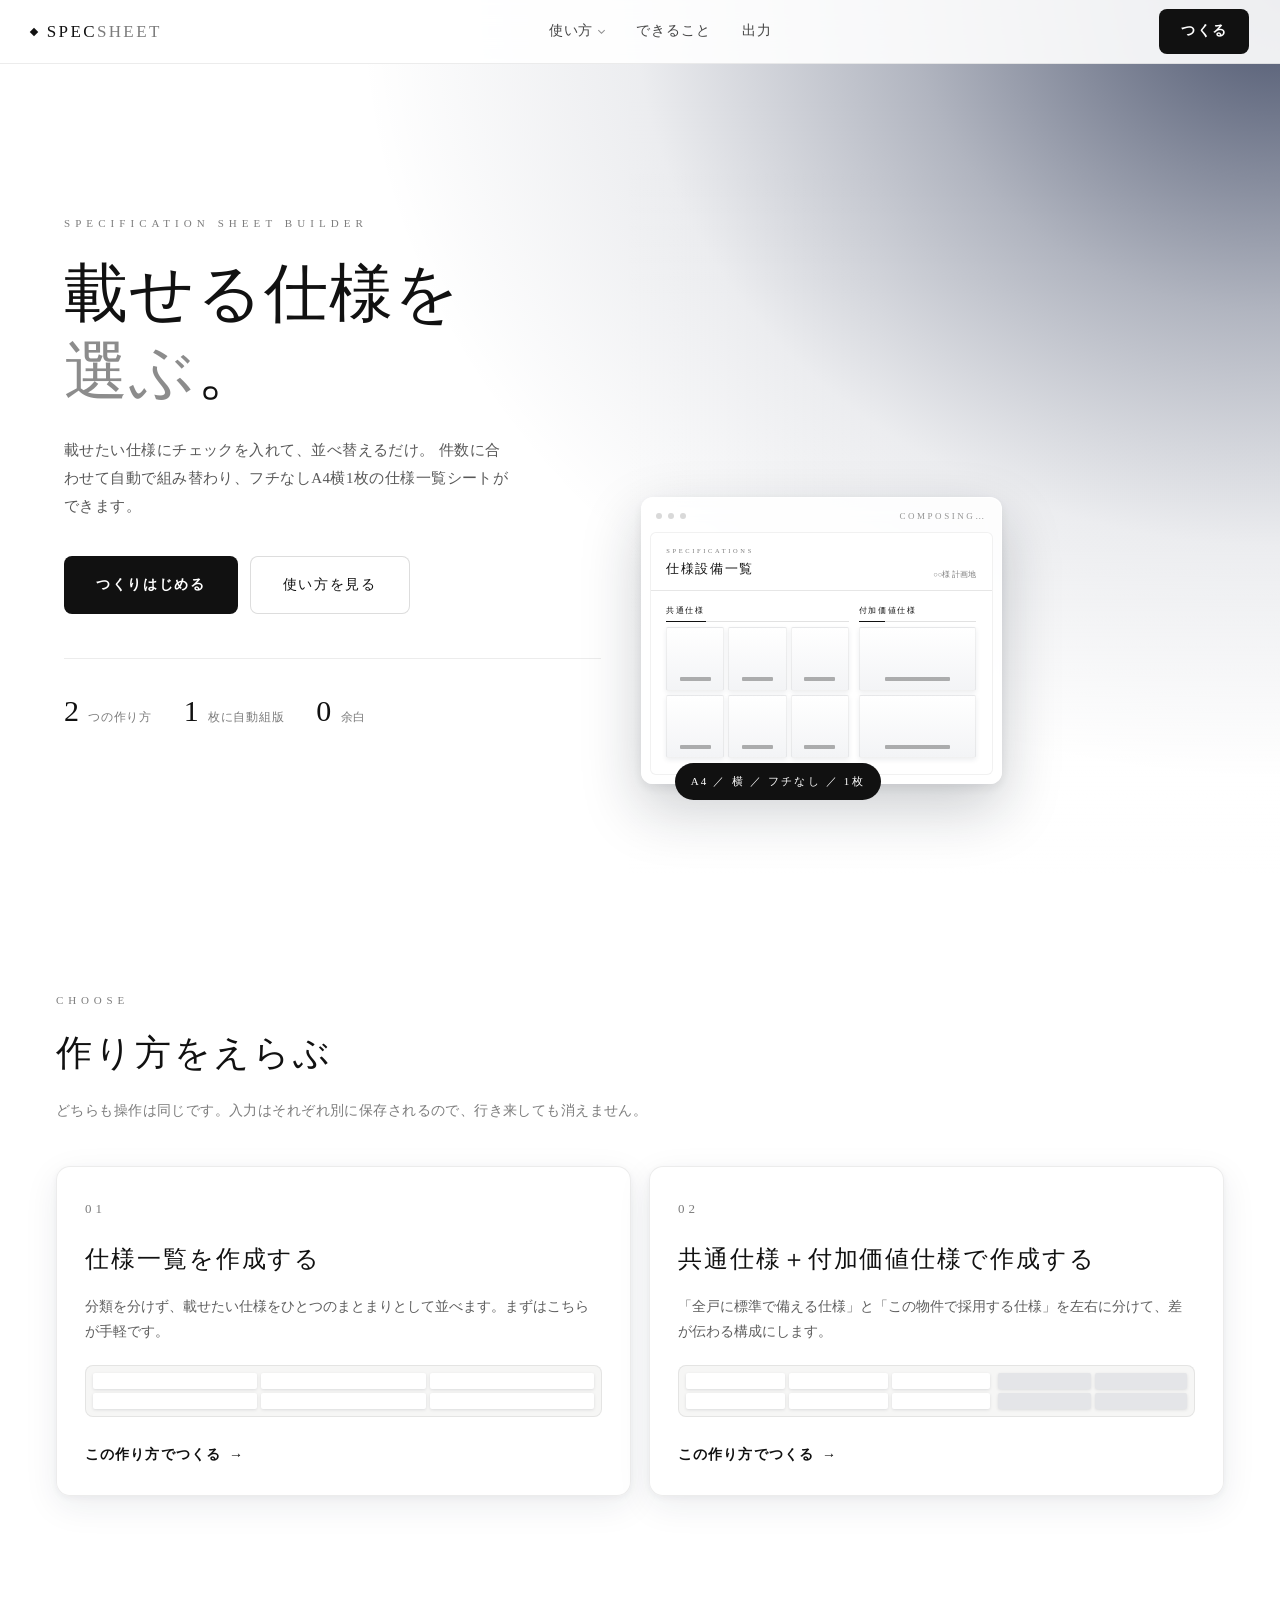
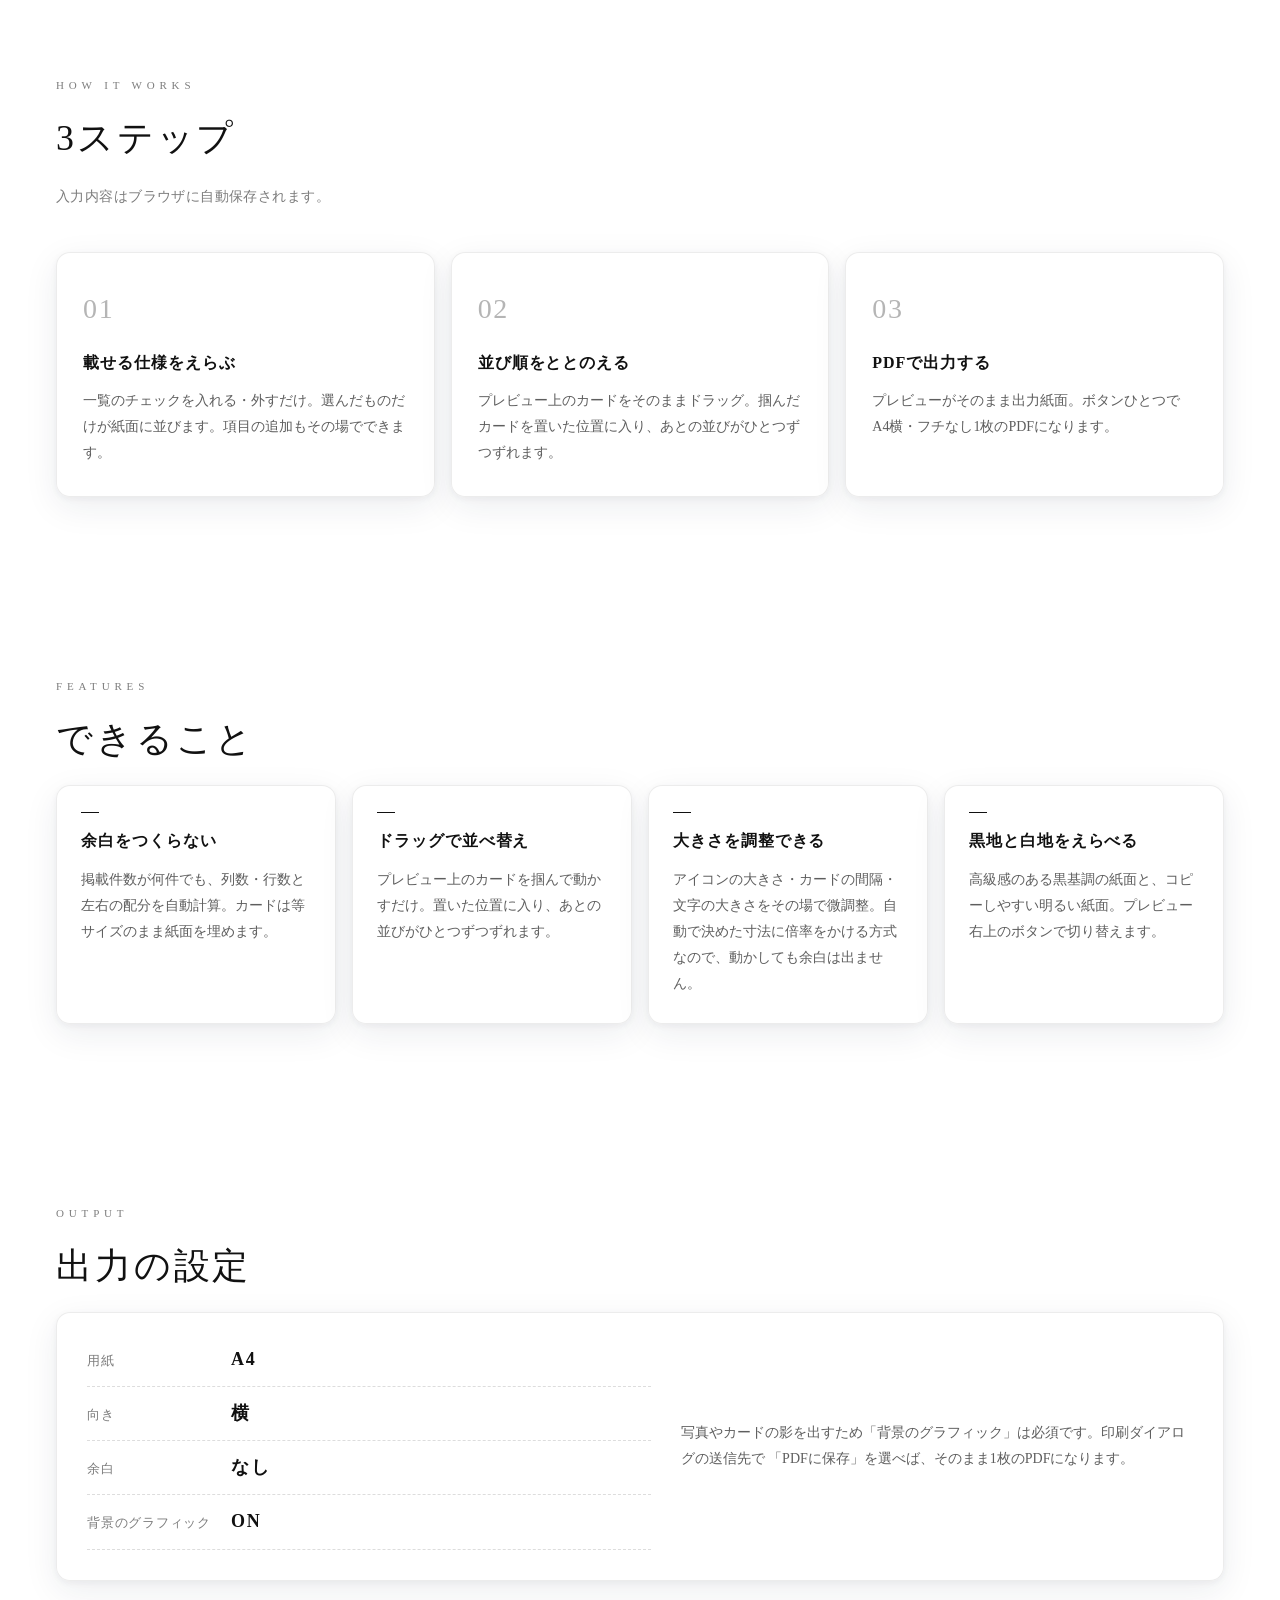
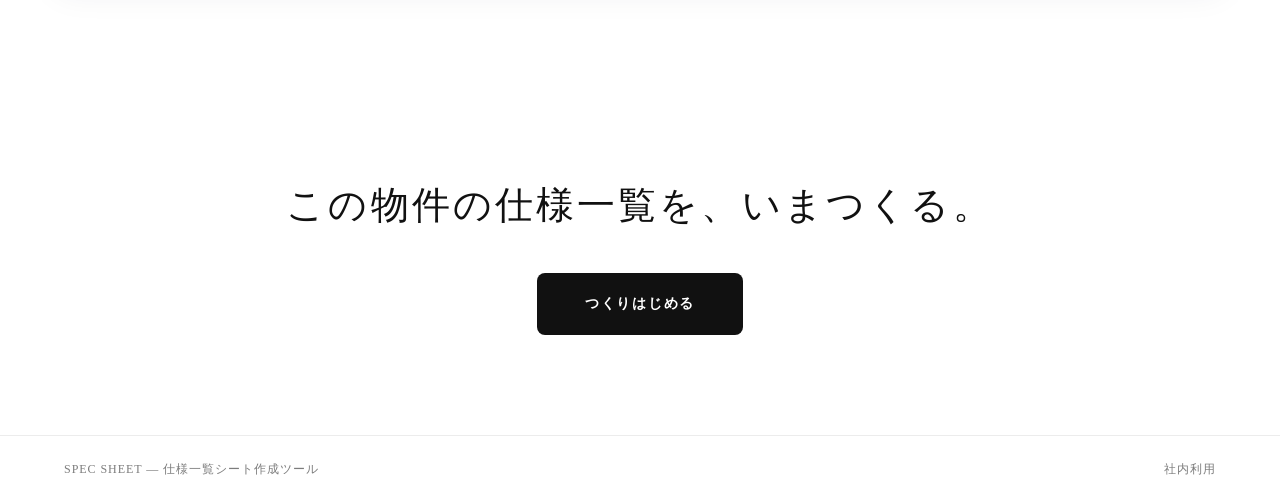
==== commit 746c973d: "Add files via upload" ====
--- a/index.html
+++ b/index.html
@@ -4,6 +4,17 @@
 <meta charset="UTF-8">
 <meta name="viewport" content="width=device-width, initial-scale=1">
 <meta name="robots" content="noindex, nofollow">
+<!-- URL を LINE などで送ったときのサムネイル（OGP）。画像は python make_ogp.py で作る。
+     画像を差し替えたら ?v= の数字を上げる（LINE は一度読んだ画像をしばらく覚えているため） -->
+<meta property="og:type" content="website">
+<meta property="og:site_name" content="SPEC SHEET">
+<meta property="og:title" content="SPEC SHEET | 仕様一覧シート作成">
+<meta property="og:description" content="載せたい仕様を選んで並べるだけ。件数に合わせて自動で組み替わり、フチなしA4横1枚の仕様一覧シートができます。">
+<meta property="og:url" content="https://tatsuya-git-hub.github.io/spec-sheet/">
+<meta property="og:image" content="https://tatsuya-git-hub.github.io/spec-sheet/images/ogp.jpg?v=1">
+<meta property="og:image:width" content="1200">
+<meta property="og:image:height" content="630">
+<meta name="twitter:card" content="summary_large_image">
 <title>SPEC SHEET | 仕様一覧シート作成</title>
 <link rel="stylesheet" href="tokens.css">
 <link rel="stylesheet" href="start.css">
--- a/tokens.css
+++ b/tokens.css
@@ -24,13 +24,16 @@
   --gold:      #c9ab6d;      /* 唯一の彩り。使いすぎない */
   --accent-2:  #e0b877;      /* リード文の強調 */
 
-  /* ---- 画面UI（ツール側も黒基調で揃える）---- */
-  --ui-bg:     #08080a;
-  --ui-panel:  #101014;
-  --ui-panel-2:#17171d;
-  --ui-line:   rgba(255,255,255,.10);
-  --ui-text:   #e9e9ee;
-  --ui-sub:    #8b8b95;
+  /* ---- 画面UI（スタートページと同じ：白い地 × 黒い文字 × 黒いボタン）---- */
+  --ui-bg:     #f4f4f5;              /* 紙面プレビューの台 */
+  --ui-panel:  #ffffff;              /* 左の操作パネル・上のバー */
+  --ui-panel-2:#ffffff;              /* 各ブロックの白い板 */
+  --ui-field:  #ffffff;              /* 入力欄 */
+  --ui-line:   rgba(17,17,17,.10);
+  --ui-text:   #111111;
+  --ui-sub:    rgba(17,17,17,.55);
+  --ui-accent: #111111;              /* 選択中・フォーカス（スタートページの黒いボタンと同じ） */
+  --ui-shadow: 0 8px 26px rgba(30,40,60,.06), 0 1px 4px rgba(30,40,60,.04);
   --radius-ui: 8px;
 
   /* ---- スタートページ（白い地 × 黒い文字。彩りは写真に任せる）---- */
--- a/start.css
+++ b/start.css
@@ -1,400 +1,415 @@
-/* =============================================================
-   index.html（スタートページ）
-   コンセプト: 白い地 × 明朝 × 写真が白に溶けていく
-     - 上部に細い罫で区切った白いナビ（右端に黒いボタン）
-     - ヒーローは「左に大きな明朝の見出し / 右に建物の写真」。
-       写真は下に向かって白に溶かし、輪郭を見せない
-     - 各パネルは .glass（白い板＋ごく細い縁＋やわらかい影）
-   色は白・黒・灰のみ。彩りは写真に任せる
-   ============================================================= */
-
-:root{
-  /* 白い板の調合（出力紙面の白テーマのカードとそろえる） */
-  --glass-bg:     rgba(255,255,255,.92);
-  --glass-line:   rgba(17,17,17,.08);
-  --glass-line-2: rgba(17,17,17,.14);
-  --glass-shadow: 0 10px 34px rgba(30,40,60,.08), 0 2px 6px rgba(30,40,60,.05);
-  --ink-strong:   #111111;
-}
-
-*{ box-sizing: border-box; }
-html{ scroll-behavior: smooth; }
-body{
-  margin: 0; padding-top: 64px;
-  font-family: var(--font-ui);
-  color: var(--site-fg);
-  background: var(--site-bg);
-  line-height: 1.85;
-  -webkit-font-smoothing: antialiased;
-}
-a{ color: inherit; }
-
-/* ---------------- 白い板の共通クラス ---------------- */
-.glass{
-  background: var(--glass-bg);
-  border: 1px solid var(--glass-line);
-  box-shadow: var(--glass-shadow);
-}
-
-/* ---------------- ナビ（上部の白い帯） ---------------- */
-.nav{
-  position: fixed; top: 0; left: 0; right: 0; z-index: 100;
-  height: 64px;
-  display: flex; align-items: center; gap: 6px;
-  padding: 0 clamp(16px, 2.4vw, 32px);
-  background: rgba(255,255,255,.9);
-  border-bottom: 1px solid var(--glass-line);
-  backdrop-filter: blur(12px);
-  -webkit-backdrop-filter: blur(12px);
-}
-.nav__logo{ display: flex; align-items: center; gap: 10px; text-decoration: none; }
-.nav__mark{ width: 6px; height: 6px; background: var(--ink-strong); transform: rotate(45deg); }
-.nav__wordmark{
-  font-family: var(--font-display); font-size: 17px; letter-spacing: .14em; white-space: nowrap;
-}
-.nav__wordmark i{ font-style: normal; color: var(--site-fg-sub); }
-
-/* リンクは中央に置く（ロゴとボタンのあいだの余りを左右に等分） */
-.nav__items{ display: flex; align-items: center; gap: 4px; margin: 0 auto; }
-.nav__item{ position: relative; }
-.nav__link{
-  display: inline-flex; align-items: center; gap: 6px;
-  padding: 8px 14px; border-radius: 8px;
-  font: inherit; font-size: 13.5px; letter-spacing: .06em;
-  color: rgba(17,17,17,.78); text-decoration: none;
-  background: none; border: 0; cursor: pointer; white-space: nowrap;
-  transition: background .18s ease, color .18s ease;
-}
-.nav__link:hover{ color: var(--ink-strong); background: rgba(17,17,17,.05); }
-.chev{
-  width: 5px; height: 5px; margin-top: -3px;
-  border-right: 1.2px solid currentColor; border-bottom: 1.2px solid currentColor;
-  transform: rotate(45deg); opacity: .6;
-}
-.nav__sep{ display: none; }
-.nav__cta{
-  padding: 10px 22px; border-radius: 8px;
-  font-size: 13.5px; font-weight: bold; letter-spacing: .1em; text-decoration: none; white-space: nowrap;
-  color: #fff; background: var(--ink-strong);
-  transition: background .18s ease;
-}
-.nav__cta:hover{ background: #333; }
-
-/* ドロップダウン */
-.nav__menu{
-  position: absolute; top: calc(100% + 12px); left: 50%; transform: translateX(-50%) translateY(-6px);
-  width: 260px; padding: 8px; border-radius: 12px;
-  background: #fff;
-  border: 1px solid var(--glass-line);
-  box-shadow: 0 18px 44px rgba(30,40,60,.12);
-  opacity: 0; visibility: hidden; pointer-events: none;
-  transition: opacity .2s ease, transform .2s ease, visibility .2s;
-}
-.nav__item--menu:hover .nav__menu,
-.nav__item--menu:focus-within .nav__menu{
-  opacity: 1; visibility: visible; pointer-events: auto; transform: translateX(-50%) translateY(0);
-}
-.nav__menu a{ display: block; padding: 9px 12px; border-radius: 8px; text-decoration: none; }
-.nav__menu a:hover{ background: rgba(17,17,17,.05); }
-.nav__menu b{ display: block; font-size: 13px; font-weight: bold; letter-spacing: .04em; }
-.nav__menu span{ display: block; font-size: 11.5px; color: var(--site-fg-sub); line-height: 1.5; }
-
-/* ---------------- ボタン ---------------- */
-.btn{
-  display: inline-flex; align-items: center; justify-content: center;
-  padding: 15px 32px; border-radius: 8px;
-  font-size: 14px; letter-spacing: .12em; text-decoration: none;
-  transition: background .2s ease, border-color .2s ease;
-}
-.btn--primary{ color: #fff; font-weight: bold; background: var(--ink-strong); }
-.btn--primary:hover{ background: #333; }
-.btn--glass{
-  color: var(--ink-strong); background: #fff;
-  border: 1px solid var(--glass-line-2);
-}
-.btn--glass:hover{ border-color: rgba(17,17,17,.4); }
-.btn--lg{ padding: 18px 48px; }
-
-/* ---------------- ヒーロー ----------------
-   左＝見出し、右＝写真。写真は列の外（右端・下）まで広げ、
-   白に溶かして「どこで切れているか」を見せない */
-.hero{
-  position: relative;
-  display: grid; grid-template-columns: 1fr 1.05fr; gap: clamp(24px, 4vw, 56px);
-  align-items: center;
-  min-height: min(860px, calc(100vh - 64px));
-  padding: clamp(40px, 6vw, 80px) clamp(20px, 5vw, 72px) clamp(56px, 7vw, 96px);
-  max-width: 1440px; margin: 0 auto;
-  overflow-x: clip;   /* 写真は列の外まで広げるので、横スクロールを作らせない（下へは溶かしたまま出す） */
-}
-.hero__text{ position: relative; z-index: 2; }
-.hero__eyebrow{
-  margin: 0 0 22px; font-family: var(--font-display);
-  font-size: 11px; letter-spacing: .46em; color: var(--site-fg-sub);
-}
-.hero__title{
-  margin: 0 0 26px; font-family: var(--font-display); font-weight: normal;
-  font-size: clamp(34px, 5vw, 76px); line-height: 1.22; letter-spacing: .02em;
-  color: var(--ink-strong);
-}
-.hero__title em{ font-style: normal; color: #8c8c8c; }
-.hero__title .nb{ white-space: nowrap; }   /* 折り返すなら「選ぶ。」ごと次の行へ */
-.hero__lead{
-  margin: 0 0 36px; max-width: 30em;
-  font-size: 15px; letter-spacing: .03em; color: rgba(17,17,17,.7);
-}
-.hero__actions{ display: flex; gap: 12px; flex-wrap: wrap; }
-
-.hero__meta{
-  list-style: none; display: flex; gap: 32px; margin: 44px 0 0; padding: 24px 0 0;
-  border-top: 1px solid var(--glass-line);
-}
-.hero__meta li{ display: flex; align-items: baseline; gap: 8px; }
-.hero__meta b{ font-family: var(--font-display); font-size: 30px; font-weight: normal; letter-spacing: .04em; }
-.hero__meta span{ font-size: 12px; color: var(--site-fg-sub); letter-spacing: .06em; }
-
-/* 右：写真＋出力イメージ */
-.hero__visual{ position: relative; align-self: stretch; min-height: 480px; }
-.hero__photo{
-  position: absolute; z-index: 0;
-  top: -6%; bottom: -14%; left: -4%; right: calc(clamp(20px, 5vw, 72px) * -1);
-  background: center 58% / cover no-repeat var(--hero-photo);
-}
-/* 白をかぶせて溶かす（上はうすく、下は長い距離をかけて真っ白に、左右の端もぼかす） */
-.hero__photo::after{
-  content: ""; position: absolute; inset: -1px;
-  background:
-    linear-gradient(180deg, var(--site-bg) 0%, rgba(255,255,255,.5) 9%, transparent 24%),
-    linear-gradient(180deg, transparent 40%,
-      rgba(255,255,255,.25) 56%, rgba(255,255,255,.62) 72%,
-      rgba(255,255,255,.9) 85%, var(--site-bg) 96%),
-    linear-gradient(270deg, transparent 62%, rgba(255,255,255,.55) 86%, var(--site-bg) 100%),
-    linear-gradient(90deg, transparent 84%, rgba(255,255,255,.6) 94%, var(--site-bg) 100%);
-}
-
-/* 出力イメージ（白い紙面のモック）。写真の手前、左下に浮かせて置く */
-.frame{
-  position: absolute; z-index: 1;
-  left: -2%; bottom: 4%; width: 64%;
-  padding: 8px; border-radius: 12px;
-  background: rgba(255,255,255,.86);
-  border: 1px solid rgba(255,255,255,.9);
-  backdrop-filter: blur(10px);
-  -webkit-backdrop-filter: blur(10px);
-  box-shadow: 0 24px 60px rgba(20,28,40,.22), 0 4px 12px rgba(20,28,40,.08);
-}
-.frame__bar{ display: flex; align-items: center; gap: 6px; padding: 2px 6px 8px; }
-.frame__bar .dot{ width: 6px; height: 6px; border-radius: 50%; background: rgba(17,17,17,.16); }
-.frame__bar small{
-  margin-left: auto; font-family: var(--font-display);
-  font-size: 9px; letter-spacing: .28em; color: rgba(17,17,17,.45);
-  white-space: nowrap;   /* COMPOSING… ↔ 件数 で揺れないように */
-}
-
-/* 紙面モック（実際の出力＝白地＋明朝＋白い板 をCSSで再現） */
-.mock{
-  aspect-ratio: 297 / 210;
-  background: #fff; color: var(--ink-strong);
-  border: 1px solid rgba(17,17,17,.06); border-radius: 6px;
-  display: flex; flex-direction: column; overflow: hidden;
-}
-.mock__head{
-  display: flex; align-items: flex-end; gap: 10px;
-  padding: 3.6% 4.5% 2.4%; border-bottom: 1px solid rgba(17,17,17,.1);
-}
-.mock__en{
-  display: block; font-family: var(--font-display);
-  font-size: clamp(5px, .5vw, 8px); letter-spacing: .42em; color: var(--site-fg-sub);
-}
-.mock__head strong{
-  display: block; font-family: var(--font-display); font-weight: normal;
-  font-size: clamp(10px, 1.05vw, 16px); letter-spacing: .12em;
-}
-.mock__head small{ margin-left: auto; font-size: clamp(6px, .6vw, 9px); color: var(--site-fg-sub); }
-.mock__body{ flex: 1; display: flex; gap: 3.2%; padding: 3.4% 4.5% 4.5%; min-height: 0; }
-.mock__col{ flex: 1.55; display: flex; flex-direction: column; gap: 5px; min-height: 0; }
-.mock__col--sub{ flex: 1; }
-.mock__label{
-  position: relative; font-family: var(--font-display);
-  font-size: clamp(6px, .64vw, 10px); letter-spacing: .2em;
-  padding-bottom: 3px; border-bottom: 1px solid rgba(17,17,17,.12);
-}
-.mock__label::after{
-  content: ""; position: absolute; left: 0; bottom: -1px; width: 22%; height: 1px; background: var(--ink-strong);
-}
-.mock__grid{ flex: 1; display: grid; gap: 4px; min-height: 0; }
-.mock__grid--3{ grid-template-columns: repeat(3, 1fr); }
-.mock__grid--2{ grid-template-columns: repeat(2, 1fr); }
-.mock__grid i{
-  position: relative; border-radius: 2px;
-  background: linear-gradient(180deg, #fff, #f3f4f6);
-  border: 1px solid rgba(17,17,17,.06);
-  box-shadow: 0 2px 5px rgba(30,40,60,.08);
-}
-.mock__grid i::after{   /* 名称の気配 */
-  content: ""; position: absolute; left: 22%; right: 22%; bottom: 14%;
-  height: 6%; min-height: 2px; border-radius: 1px; background: rgba(17,17,17,.32);
-}
-
-/* ---------------- 自動組版の演出（start.js） ----------------
-   .is-anim は start.js が付ける。付いていなければ
-   HTMLに書いてあるカードがそのまま静止して見えるだけ */
-.mock__grid.is-anim i{
-  opacity: 0;
-  transform: translateY(6%) scale(.965);
-  transition: opacity .5s ease, transform .5s cubic-bezier(.2,.8,.24,1);
-}
-.mock__grid.is-anim i.is-in{ opacity: 1; transform: none; }
-.mock__grid.is-anim i.is-out{
-  opacity: 0;
-  transform: translateY(-3%) scale(.99);
-  transition: opacity .38s ease, transform .38s ease;
-}
-/* 着地した瞬間に一瞬出るチェック */
-.mock__tick{
-  position: absolute; right: 6%; top: 5%;
-  font: bold 10px/1 var(--font-ui);
-  color: var(--ink-strong);
-  opacity: 0;
-}
-.mock__grid.is-anim i.is-in .mock__tick{ animation: mock-tick 1.5s ease forwards; }
-.mock__grid.is-anim i.is-out .mock__tick{ animation: none; opacity: 0; }
-@keyframes mock-tick{
-  0%   { opacity: 0; transform: scale(.5); }
-  16%  { opacity: 1; transform: scale(1.3); }
-  28%  { opacity: 1; transform: scale(1); }
-  70%  { opacity: 1; transform: scale(1); }
-  100% { opacity: 0; transform: scale(1); }
-}
-
-@media (prefers-reduced-motion: reduce){
-  .mock__grid.is-anim i{ opacity: 1; transform: none; transition: none; }
-  .mock__tick{ display: none; }
-}
-
-.hero__badge{
-  position: absolute; z-index: 2; left: 4%; bottom: calc(4% - 16px);
-  padding: 8px 16px; border-radius: 999px;
-  font-family: var(--font-display); font-size: 11px; letter-spacing: .2em;
-  color: #fff; background: var(--ink-strong);
-}
-
-/* ---------------- セクション ---------------- */
-.section{
-  max-width: 1280px; margin: 0 auto;
-  padding: clamp(48px, 7vw, 96px) clamp(20px, 5vw, 56px);
-}
-.section__en{
-  margin: 0 0 10px; font-family: var(--font-display);
-  font-size: 11px; letter-spacing: .44em; color: var(--site-fg-sub);
-}
-.section__title{
-  margin: 0 0 12px; font-family: var(--font-display); font-weight: normal;
-  font-size: clamp(24px, 2.8vw, 40px); letter-spacing: .08em; color: var(--ink-strong);
-}
-.section__lead{ margin: 0 0 42px; font-size: 14px; color: var(--site-fg-sub); letter-spacing: .03em; }
-
-/* ---------------- 2つの入口 ----------------
-   カード全体がリンク。押す場所を探させないため、
-   ボタンは「見た目」で、当たりはカード全面にとる */
-.paths{ display: grid; gap: 18px; grid-template-columns: 1fr 1fr; }
-.path{
-  position: relative; display: block; text-decoration: none; color: inherit;
-  padding: 30px 28px 26px; border-radius: 14px;
-  transition: transform .18s ease, border-color .18s ease, box-shadow .18s ease;
-}
-.path:hover{
-  transform: translateY(-3px);
-  border-color: rgba(17,17,17,.3);
-  box-shadow: 0 18px 44px rgba(30,40,60,.12), 0 2px 6px rgba(30,40,60,.05);
-}
-.path__no{
-  display: block; margin-bottom: 16px;
-  font-family: var(--font-display); font-size: 13px; letter-spacing: .3em; color: var(--site-fg-sub);
-}
-.path h3{
-  margin: 0 0 12px; font-family: var(--font-display); font-weight: normal;
-  font-size: clamp(18px, 1.9vw, 24px); letter-spacing: .08em;
-}
-.path p{ margin: 0 0 20px; font-size: 14px; color: rgba(17,17,17,.68); }
-/* 中身のイメージ（帯の数で1軸／2軸の違いを見せる） */
-.path__mock{
-  display: flex; gap: 8px; height: 52px; margin-bottom: 22px;
-  padding: 7px; border-radius: 8px;
-  border: 1px solid var(--glass-line); background: #f6f6f5;
-}
-.path__mock div{ flex: 1; display: grid; gap: 4px; grid-template-columns: repeat(3, 1fr); }
-.path__mock div:nth-child(2){ flex: .62; grid-template-columns: repeat(2, 1fr); }
-.path__mock i{ border-radius: 2px; background: #fff; box-shadow: 0 1px 3px rgba(30,40,60,.12); }
-.path__mock div:nth-child(2) i{ background: #e4e5e8; }
-.path__go{
-  display: inline-flex; align-items: center; gap: 8px;
-  font-size: 14px; font-weight: bold; letter-spacing: .08em; color: var(--ink-strong);
-}
-.path__go::after{ content: "→"; transition: transform .18s ease; }
-.path:hover .path__go::after{ transform: translateX(4px); }
-
-/* 使い方 */
-.steps{ list-style: none; margin: 0; padding: 0; display: grid; gap: 16px; grid-template-columns: repeat(3, 1fr); }
-.step{ padding: 30px 26px; border-radius: 14px; }
-.step__no{
-  display: block; margin-bottom: 14px;
-  font-family: var(--font-display); font-size: 28px; letter-spacing: .06em; color: #b5b5b5;
-}
-.step h3{ margin: 0 0 10px; font-size: 16px; letter-spacing: .06em; }
-.step p{ margin: 0; font-size: 14px; color: rgba(17,17,17,.68); }
-
-/* できること */
-.cards{ display: grid; gap: 16px; grid-template-columns: repeat(4, 1fr); }
-.fcard{ padding: 26px 24px; border-radius: 14px; }
-.fcard h3{ margin: 0 0 12px; font-size: 15.5px; letter-spacing: .06em; }
-.fcard h3::before{
-  content: ""; display: block; width: 18px; height: 1px; margin-bottom: 14px; background: var(--ink-strong);
-}
-.fcard p{ margin: 0; font-size: 14px; color: rgba(17,17,17,.68); }
-
-/* 出力 */
-.output{ padding: 30px; border-radius: 14px; display: grid; grid-template-columns: 1.1fr 1fr; gap: 30px; align-items: center; }
-.output__list{ list-style: none; margin: 0; padding: 0; display: grid; gap: 10px; }
-.output__list li{
-  display: flex; align-items: baseline; gap: 14px;
-  padding-bottom: 10px; border-bottom: 1px dashed rgba(17,17,17,.14);
-}
-.output__list span{ font-size: 13px; color: var(--site-fg-sub); min-width: 10em; letter-spacing: .06em; }
-.output__list b{ font-family: var(--font-display); font-size: 18px; letter-spacing: .1em; color: var(--ink-strong); }
-.output__note{ margin: 0; font-size: 14px; color: rgba(17,17,17,.68); }
-
-/* 締め */
-.closing{ padding: clamp(56px, 8vw, 100px) 24px; text-align: center; }
-.closing h2{
-  margin: 0 0 32px; font-family: var(--font-display); font-weight: normal;
-  font-size: clamp(22px, 3vw, 40px); letter-spacing: .08em; color: var(--ink-strong);
-}
-
-.foot{
-  display: flex; gap: 16px; align-items: center;
-  padding: 22px clamp(20px, 5vw, 72px);
-  font-size: 12px; letter-spacing: .08em; color: var(--site-fg-sub);
-  border-top: 1px solid var(--glass-line);
-}
-.foot__note{ margin-left: auto; }
-
-/* ---------------- レスポンシブ ---------------- */
-@media (max-width: 980px){
-  .hero{ grid-template-columns: 1fr; min-height: 0; }
-  .hero__visual{ order: -1; min-height: 0; aspect-ratio: 4 / 3; }
-  .hero__photo{ left: calc(clamp(20px, 5vw, 72px) * -1); top: -10%; }
-  .frame{ width: 60%; bottom: 2%; }
-  .steps, .cards{ grid-template-columns: 1fr 1fr; }
-  .output{ grid-template-columns: 1fr; }
-  .paths{ grid-template-columns: 1fr; }
-}
-@media (max-width: 620px){
-  body{ padding-top: 56px; }
-  .nav{ height: 56px; }
-  .steps, .cards{ grid-template-columns: 1fr; }
-  .nav__items{ display: none; }
-  .nav__logo{ margin-right: auto; }
-  .hero__meta{ gap: 18px; flex-wrap: wrap; }
-  .frame{ width: 66%; bottom: 0; }
-}
+/* =============================================================
+   index.html（スタートページ）
+   コンセプト: 白い地 × 明朝 × 写真が白に溶けていく
+     - 上部に細い罫で区切った白いナビ（右端に黒いボタン）
+     - ヒーローは「左に大きな明朝の見出し / 右に建物の写真」。
+       写真は下に向かって白に溶かし、輪郭を見せない
+     - 各パネルは .glass（白い板＋ごく細い縁＋やわらかい影）
+   色は白・黒・灰が基本。彩りは写真と、右上の濃いネイビー（紙面の右下と同じ色）だけ
+   ============================================================= */
+
+:root{
+  /* 白い板の調合（出力紙面の白テーマのカードとそろえる） */
+  --glass-bg:     rgba(255,255,255,.92);
+  --glass-line:   rgba(17,17,17,.08);
+  --glass-line-2: rgba(17,17,17,.14);
+  --glass-shadow: 0 10px 34px rgba(30,40,60,.08), 0 2px 6px rgba(30,40,60,.05);
+  --ink-strong:   #111111;
+}
+
+*{ box-sizing: border-box; }
+html{ scroll-behavior: smooth; }
+body{
+  margin: 0; padding-top: 64px;
+  font-family: var(--font-ui);
+  color: var(--site-fg);
+  background: var(--site-bg);
+  line-height: 1.85;
+  -webkit-font-smoothing: antialiased;
+}
+a{ color: inherit; }
+
+/* ---------------- 白い板の共通クラス ---------------- */
+.glass{
+  background: var(--glass-bg);
+  border: 1px solid var(--glass-line);
+  box-shadow: var(--glass-shadow);
+}
+
+/* ---------------- ナビ（上部の白い帯） ---------------- */
+.nav{
+  position: fixed; top: 0; left: 0; right: 0; z-index: 100;
+  height: 64px;
+  display: flex; align-items: center; gap: 6px;
+  padding: 0 clamp(16px, 2.4vw, 32px);
+  background: rgba(255,255,255,.9);
+  border-bottom: 1px solid var(--glass-line);
+  backdrop-filter: blur(12px);
+  -webkit-backdrop-filter: blur(12px);
+}
+.nav__logo{ display: flex; align-items: center; gap: 10px; text-decoration: none; }
+.nav__mark{ width: 6px; height: 6px; background: var(--ink-strong); transform: rotate(45deg); }
+.nav__wordmark{
+  font-family: var(--font-display); font-size: 17px; letter-spacing: .14em; white-space: nowrap;
+}
+.nav__wordmark i{ font-style: normal; color: var(--site-fg-sub); }
+
+/* リンクは中央に置く（ロゴとボタンのあいだの余りを左右に等分） */
+.nav__items{ display: flex; align-items: center; gap: 4px; margin: 0 auto; }
+.nav__item{ position: relative; }
+.nav__link{
+  display: inline-flex; align-items: center; gap: 6px;
+  padding: 8px 14px; border-radius: 8px;
+  font: inherit; font-size: 13.5px; letter-spacing: .06em;
+  color: rgba(17,17,17,.78); text-decoration: none;
+  background: none; border: 0; cursor: pointer; white-space: nowrap;
+  transition: background .18s ease, color .18s ease;
+}
+.nav__link:hover{ color: var(--ink-strong); background: rgba(17,17,17,.05); }
+.chev{
+  width: 5px; height: 5px; margin-top: -3px;
+  border-right: 1.2px solid currentColor; border-bottom: 1.2px solid currentColor;
+  transform: rotate(45deg); opacity: .6;
+}
+.nav__sep{ display: none; }
+.nav__cta{
+  padding: 10px 22px; border-radius: 8px;
+  font-size: 13.5px; font-weight: bold; letter-spacing: .1em; text-decoration: none; white-space: nowrap;
+  color: #fff; background: var(--ink-strong);
+  transition: background .18s ease;
+}
+.nav__cta:hover{ background: #333; }
+
+/* ドロップダウン */
+.nav__menu{
+  position: absolute; top: calc(100% + 12px); left: 50%; transform: translateX(-50%) translateY(-6px);
+  width: 260px; padding: 8px; border-radius: 12px;
+  background: #fff;
+  border: 1px solid var(--glass-line);
+  box-shadow: 0 18px 44px rgba(30,40,60,.12);
+  opacity: 0; visibility: hidden; pointer-events: none;
+  transition: opacity .2s ease, transform .2s ease, visibility .2s;
+}
+.nav__item--menu:hover .nav__menu,
+.nav__item--menu:focus-within .nav__menu{
+  opacity: 1; visibility: visible; pointer-events: auto; transform: translateX(-50%) translateY(0);
+}
+.nav__menu a{ display: block; padding: 9px 12px; border-radius: 8px; text-decoration: none; }
+.nav__menu a:hover{ background: rgba(17,17,17,.05); }
+.nav__menu b{ display: block; font-size: 13px; font-weight: bold; letter-spacing: .04em; }
+.nav__menu span{ display: block; font-size: 11.5px; color: var(--site-fg-sub); line-height: 1.5; }
+
+/* ---------------- ボタン ---------------- */
+.btn{
+  display: inline-flex; align-items: center; justify-content: center;
+  padding: 15px 32px; border-radius: 8px;
+  font-size: 14px; letter-spacing: .12em; text-decoration: none;
+  transition: background .2s ease, border-color .2s ease;
+}
+.btn--primary{ color: #fff; font-weight: bold; background: var(--ink-strong); }
+.btn--primary:hover{ background: #333; }
+.btn--glass{
+  color: var(--ink-strong); background: #fff;
+  border: 1px solid var(--glass-line-2);
+}
+.btn--glass:hover{ border-color: rgba(17,17,17,.4); }
+.btn--lg{ padding: 18px 48px; }
+
+/* ---------------- ヒーロー ----------------
+   左＝見出し、右＝写真。写真は列の外（右端・下）まで広げ、
+   白に溶かして「どこで切れているか」を見せない */
+.hero{
+  position: relative;
+  display: grid; grid-template-columns: 1fr 1.05fr; gap: clamp(24px, 4vw, 56px);
+  align-items: center;
+  min-height: min(860px, calc(100vh - 64px));
+  padding: clamp(40px, 6vw, 80px) clamp(20px, 5vw, 72px) clamp(56px, 7vw, 96px);
+  max-width: 1440px; margin: 0 auto;
+  overflow-x: clip;   /* 写真は列の外まで広げるので、横スクロールを作らせない（下へは溶かしたまま出す） */
+}
+.hero__text{ position: relative; z-index: 2; }
+.hero__eyebrow{
+  margin: 0 0 22px; font-family: var(--font-display);
+  font-size: 11px; letter-spacing: .46em; color: var(--site-fg-sub);
+}
+.hero__title{
+  margin: 0 0 26px; font-family: var(--font-display); font-weight: normal;
+  font-size: clamp(34px, 5vw, 76px); line-height: 1.22; letter-spacing: .02em;
+  color: var(--ink-strong);
+}
+.hero__title em{ font-style: normal; color: #8c8c8c; }
+.hero__title .nb{ white-space: nowrap; }   /* 折り返すなら「選ぶ。」ごと次の行へ */
+.hero__lead{
+  margin: 0 0 36px; max-width: 30em;
+  font-size: 15px; letter-spacing: .03em; color: rgba(17,17,17,.7);
+}
+.hero__actions{ display: flex; gap: 12px; flex-wrap: wrap; }
+
+.hero__meta{
+  list-style: none; display: flex; gap: 32px; margin: 44px 0 0; padding: 24px 0 0;
+  border-top: 1px solid var(--glass-line);
+}
+.hero__meta li{ display: flex; align-items: baseline; gap: 8px; }
+.hero__meta b{ font-family: var(--font-display); font-size: 30px; font-weight: normal; letter-spacing: .04em; }
+.hero__meta span{ font-size: 12px; color: var(--site-fg-sub); letter-spacing: .06em; }
+
+/* 右：写真＋出力イメージ */
+.hero__visual{ position: relative; align-self: stretch; min-height: 480px; }
+.hero__photo{
+  position: absolute; z-index: 0;
+  top: -6%; bottom: -14%; left: -4%; right: calc(clamp(20px, 5vw, 72px) * -1);
+  background: center 58% / cover no-repeat var(--hero-photo);
+}
+/* 白をかぶせて溶かす（上はうすく、下は長い距離をかけて真っ白に、左右の端もぼかす） */
+.hero__photo::after{
+  content: ""; position: absolute; inset: -1px;
+  background:
+    linear-gradient(180deg, var(--site-bg) 0%, rgba(255,255,255,.5) 9%, transparent 24%),
+    linear-gradient(180deg, transparent 40%,
+      rgba(255,255,255,.25) 56%, rgba(255,255,255,.62) 72%,
+      rgba(255,255,255,.9) 85%, var(--site-bg) 96%),
+    linear-gradient(270deg, transparent 62%, rgba(255,255,255,.55) 86%, var(--site-bg) 100%),
+    linear-gradient(90deg, transparent 84%, rgba(255,255,255,.6) 94%, var(--site-bg) 100%);
+}
+
+/* 右上の濃いネイビー。紙面の右下に置いている色と同じ。
+   ヒーローの枠（最大1440px・中央寄せ）ではなく、ページそのものの右上端を起点にする
+   （広い画面でも中途半端な位置で切れないように）。写真の上にかぶせて白へ溶かし、
+   文字・紙面モックより下の層に置く */
+body::before{
+  content: ""; position: absolute; z-index: 1; pointer-events: none;
+  top: 0; right: 0; width: min(1100px, 72vw); height: min(780px, 92vh);
+  /* 楕円の半径＝この層の幅・高さ。左端と下端でちょうど透明になるので境目が出ない */
+  background: radial-gradient(100% 100% at 100% 0,
+    rgba(12,24,58,.74), rgba(12,24,58,.32) 40%, rgba(12,24,58,.08) 70%, transparent 100%);
+}
+@media (max-width: 980px){
+  body::before{ width: 100%; height: 70vw; }
+}
+
+/* 出力イメージ（白い紙面のモック）。写真の手前、左下に浮かせて置く */
+.frame{
+  position: absolute; z-index: 2;
+  left: -2%; bottom: 4%; width: 64%;
+  padding: 8px; border-radius: 12px;
+  background: rgba(255,255,255,.86);
+  border: 1px solid rgba(255,255,255,.9);
+  backdrop-filter: blur(10px);
+  -webkit-backdrop-filter: blur(10px);
+  box-shadow: 0 24px 60px rgba(20,28,40,.22), 0 4px 12px rgba(20,28,40,.08);
+}
+.frame__bar{ display: flex; align-items: center; gap: 6px; padding: 2px 6px 8px; }
+.frame__bar .dot{ width: 6px; height: 6px; border-radius: 50%; background: rgba(17,17,17,.16); }
+.frame__bar small{
+  margin-left: auto; font-family: var(--font-display);
+  font-size: 9px; letter-spacing: .28em; color: rgba(17,17,17,.45);
+  white-space: nowrap;   /* COMPOSING… ↔ 件数 で揺れないように */
+}
+
+/* 紙面モック（実際の出力＝白地＋明朝＋白い板 をCSSで再現） */
+.mock{
+  aspect-ratio: 297 / 210;
+  background: #fff; color: var(--ink-strong);
+  border: 1px solid rgba(17,17,17,.06); border-radius: 6px;
+  display: flex; flex-direction: column; overflow: hidden;
+}
+.mock__head{
+  display: flex; align-items: flex-end; gap: 10px;
+  padding: 3.6% 4.5% 2.4%; border-bottom: 1px solid rgba(17,17,17,.1);
+}
+.mock__en{
+  display: block; font-family: var(--font-display);
+  font-size: clamp(5px, .5vw, 8px); letter-spacing: .42em; color: var(--site-fg-sub);
+}
+.mock__head strong{
+  display: block; font-family: var(--font-display); font-weight: normal;
+  font-size: clamp(10px, 1.05vw, 16px); letter-spacing: .12em;
+}
+.mock__head small{ margin-left: auto; font-size: clamp(6px, .6vw, 9px); color: var(--site-fg-sub); }
+.mock__body{ flex: 1; display: flex; gap: 3.2%; padding: 3.4% 4.5% 4.5%; min-height: 0; }
+.mock__col{ flex: 1.55; display: flex; flex-direction: column; gap: 5px; min-height: 0; }
+.mock__col--sub{ flex: 1; }
+.mock__label{
+  position: relative; font-family: var(--font-display);
+  font-size: clamp(6px, .64vw, 10px); letter-spacing: .2em;
+  padding-bottom: 3px; border-bottom: 1px solid rgba(17,17,17,.12);
+}
+.mock__label::after{
+  content: ""; position: absolute; left: 0; bottom: -1px; width: 22%; height: 1px; background: var(--ink-strong);
+}
+.mock__grid{ flex: 1; display: grid; gap: 4px; min-height: 0; }
+.mock__grid--3{ grid-template-columns: repeat(3, 1fr); }
+.mock__grid--2{ grid-template-columns: repeat(2, 1fr); }
+.mock__grid i{
+  position: relative; border-radius: 2px;
+  background: linear-gradient(180deg, #fff, #f3f4f6);
+  border: 1px solid rgba(17,17,17,.06);
+  box-shadow: 0 2px 5px rgba(30,40,60,.08);
+}
+.mock__grid i::after{   /* 名称の気配 */
+  content: ""; position: absolute; left: 22%; right: 22%; bottom: 14%;
+  height: 6%; min-height: 2px; border-radius: 1px; background: rgba(17,17,17,.32);
+}
+
+/* ---------------- 自動組版の演出（start.js） ----------------
+   .is-anim は start.js が付ける。付いていなければ
+   HTMLに書いてあるカードがそのまま静止して見えるだけ */
+.mock__grid.is-anim i{
+  opacity: 0;
+  transform: translateY(6%) scale(.965);
+  transition: opacity .5s ease, transform .5s cubic-bezier(.2,.8,.24,1);
+}
+.mock__grid.is-anim i.is-in{ opacity: 1; transform: none; }
+.mock__grid.is-anim i.is-out{
+  opacity: 0;
+  transform: translateY(-3%) scale(.99);
+  transition: opacity .38s ease, transform .38s ease;
+}
+/* 着地した瞬間に一瞬出るチェック */
+.mock__tick{
+  position: absolute; right: 6%; top: 5%;
+  font: bold 10px/1 var(--font-ui);
+  color: var(--ink-strong);
+  opacity: 0;
+}
+.mock__grid.is-anim i.is-in .mock__tick{ animation: mock-tick 1.5s ease forwards; }
+.mock__grid.is-anim i.is-out .mock__tick{ animation: none; opacity: 0; }
+@keyframes mock-tick{
+  0%   { opacity: 0; transform: scale(.5); }
+  16%  { opacity: 1; transform: scale(1.3); }
+  28%  { opacity: 1; transform: scale(1); }
+  70%  { opacity: 1; transform: scale(1); }
+  100% { opacity: 0; transform: scale(1); }
+}
+
+@media (prefers-reduced-motion: reduce){
+  .mock__grid.is-anim i{ opacity: 1; transform: none; transition: none; }
+  .mock__tick{ display: none; }
+}
+
+.hero__badge{
+  position: absolute; z-index: 2; left: 4%; bottom: calc(4% - 16px);
+  padding: 8px 16px; border-radius: 999px;
+  font-family: var(--font-display); font-size: 11px; letter-spacing: .2em;
+  color: #fff; background: var(--ink-strong);
+}
+
+/* ---------------- セクション ---------------- */
+.section{
+  max-width: 1280px; margin: 0 auto;
+  padding: clamp(48px, 7vw, 96px) clamp(20px, 5vw, 56px);
+}
+.section__en{
+  margin: 0 0 10px; font-family: var(--font-display);
+  font-size: 11px; letter-spacing: .44em; color: var(--site-fg-sub);
+}
+.section__title{
+  margin: 0 0 12px; font-family: var(--font-display); font-weight: normal;
+  font-size: clamp(24px, 2.8vw, 40px); letter-spacing: .08em; color: var(--ink-strong);
+}
+.section__lead{ margin: 0 0 42px; font-size: 14px; color: var(--site-fg-sub); letter-spacing: .03em; }
+
+/* ---------------- 2つの入口 ----------------
+   カード全体がリンク。押す場所を探させないため、
+   ボタンは「見た目」で、当たりはカード全面にとる */
+.paths{ display: grid; gap: 18px; grid-template-columns: 1fr 1fr; }
+.path{
+  position: relative; display: block; text-decoration: none; color: inherit;
+  padding: 30px 28px 26px; border-radius: 14px;
+  transition: transform .18s ease, border-color .18s ease, box-shadow .18s ease;
+}
+.path:hover{
+  transform: translateY(-3px);
+  border-color: rgba(17,17,17,.3);
+  box-shadow: 0 18px 44px rgba(30,40,60,.12), 0 2px 6px rgba(30,40,60,.05);
+}
+.path__no{
+  display: block; margin-bottom: 16px;
+  font-family: var(--font-display); font-size: 13px; letter-spacing: .3em; color: var(--site-fg-sub);
+}
+.path h3{
+  margin: 0 0 12px; font-family: var(--font-display); font-weight: normal;
+  font-size: clamp(18px, 1.9vw, 24px); letter-spacing: .08em;
+}
+.path p{ margin: 0 0 20px; font-size: 14px; color: rgba(17,17,17,.68); }
+/* 中身のイメージ（帯の数で1軸／2軸の違いを見せる） */
+.path__mock{
+  display: flex; gap: 8px; height: 52px; margin-bottom: 22px;
+  padding: 7px; border-radius: 8px;
+  border: 1px solid var(--glass-line); background: #f6f6f5;
+}
+.path__mock div{ flex: 1; display: grid; gap: 4px; grid-template-columns: repeat(3, 1fr); }
+.path__mock div:nth-child(2){ flex: .62; grid-template-columns: repeat(2, 1fr); }
+.path__mock i{ border-radius: 2px; background: #fff; box-shadow: 0 1px 3px rgba(30,40,60,.12); }
+.path__mock div:nth-child(2) i{ background: #e4e5e8; }
+.path__go{
+  display: inline-flex; align-items: center; gap: 8px;
+  font-size: 14px; font-weight: bold; letter-spacing: .08em; color: var(--ink-strong);
+}
+.path__go::after{ content: "→"; transition: transform .18s ease; }
+.path:hover .path__go::after{ transform: translateX(4px); }
+
+/* 使い方 */
+.steps{ list-style: none; margin: 0; padding: 0; display: grid; gap: 16px; grid-template-columns: repeat(3, 1fr); }
+.step{ padding: 30px 26px; border-radius: 14px; }
+.step__no{
+  display: block; margin-bottom: 14px;
+  font-family: var(--font-display); font-size: 28px; letter-spacing: .06em; color: #b5b5b5;
+}
+.step h3{ margin: 0 0 10px; font-size: 16px; letter-spacing: .06em; }
+.step p{ margin: 0; font-size: 14px; color: rgba(17,17,17,.68); }
+
+/* できること */
+.cards{ display: grid; gap: 16px; grid-template-columns: repeat(4, 1fr); }
+.fcard{ padding: 26px 24px; border-radius: 14px; }
+.fcard h3{ margin: 0 0 12px; font-size: 15.5px; letter-spacing: .06em; }
+.fcard h3::before{
+  content: ""; display: block; width: 18px; height: 1px; margin-bottom: 14px; background: var(--ink-strong);
+}
+.fcard p{ margin: 0; font-size: 14px; color: rgba(17,17,17,.68); }
+
+/* 出力 */
+.output{ padding: 30px; border-radius: 14px; display: grid; grid-template-columns: 1.1fr 1fr; gap: 30px; align-items: center; }
+.output__list{ list-style: none; margin: 0; padding: 0; display: grid; gap: 10px; }
+.output__list li{
+  display: flex; align-items: baseline; gap: 14px;
+  padding-bottom: 10px; border-bottom: 1px dashed rgba(17,17,17,.14);
+}
+.output__list span{ font-size: 13px; color: var(--site-fg-sub); min-width: 10em; letter-spacing: .06em; }
+.output__list b{ font-family: var(--font-display); font-size: 18px; letter-spacing: .1em; color: var(--ink-strong); }
+.output__note{ margin: 0; font-size: 14px; color: rgba(17,17,17,.68); }
+
+/* 締め */
+.closing{ padding: clamp(56px, 8vw, 100px) 24px; text-align: center; }
+.closing h2{
+  margin: 0 0 32px; font-family: var(--font-display); font-weight: normal;
+  font-size: clamp(22px, 3vw, 40px); letter-spacing: .08em; color: var(--ink-strong);
+}
+
+.foot{
+  display: flex; gap: 16px; align-items: center;
+  padding: 22px clamp(20px, 5vw, 72px);
+  font-size: 12px; letter-spacing: .08em; color: var(--site-fg-sub);
+  border-top: 1px solid var(--glass-line);
+}
+.foot__note{ margin-left: auto; }
+
+/* ---------------- レスポンシブ ---------------- */
+@media (max-width: 980px){
+  .hero{ grid-template-columns: 1fr; min-height: 0; }
+  .hero__visual{ order: -1; min-height: 0; aspect-ratio: 4 / 3; }
+  .hero__photo{ left: calc(clamp(20px, 5vw, 72px) * -1); top: -10%; }
+  .frame{ width: 60%; bottom: 2%; }
+  .steps, .cards{ grid-template-columns: 1fr 1fr; }
+  .output{ grid-template-columns: 1fr; }
+  .paths{ grid-template-columns: 1fr; }
+}
+@media (max-width: 620px){
+  body{ padding-top: 56px; }
+  .nav{ height: 56px; }
+  .steps, .cards{ grid-template-columns: 1fr; }
+  .nav__items{ display: none; }
+  .nav__logo{ margin-right: auto; }
+  .hero__meta{ gap: 18px; flex-wrap: wrap; }
+  .frame{ width: 66%; bottom: 0; }
+}
